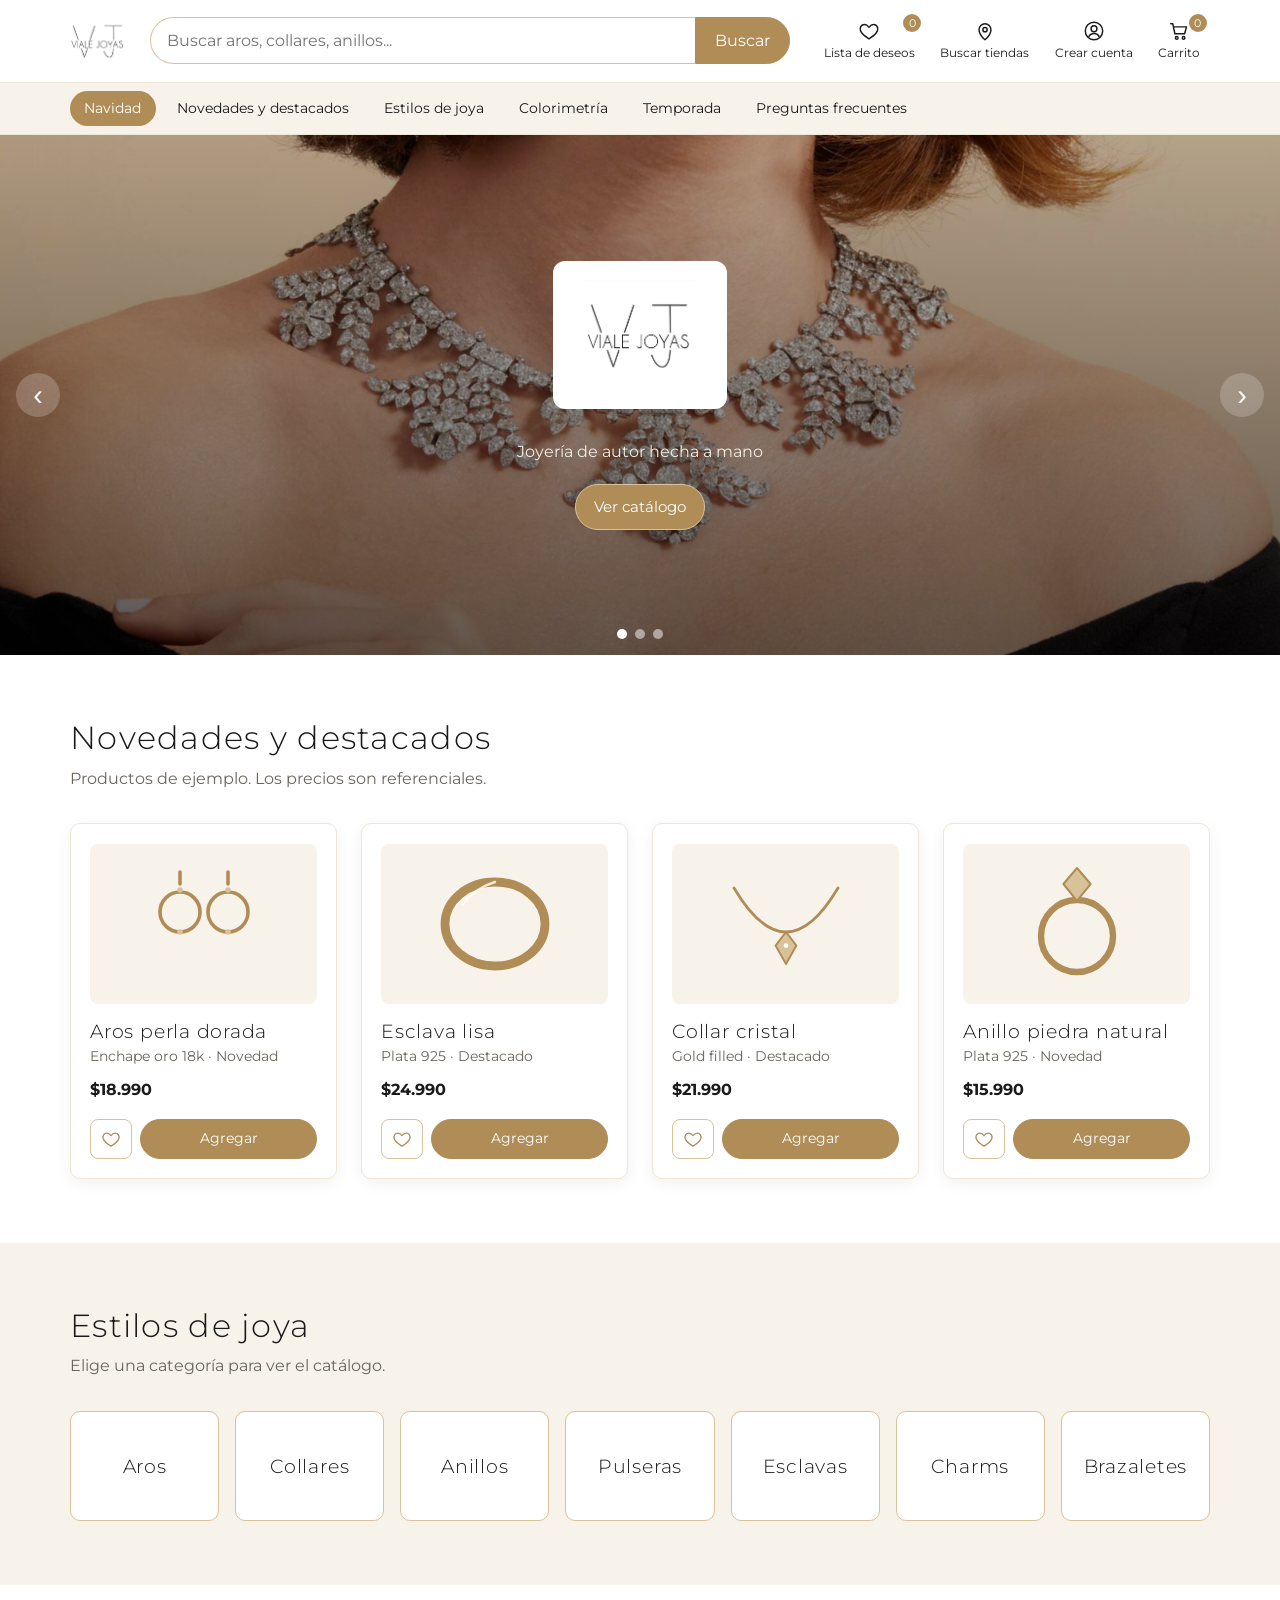
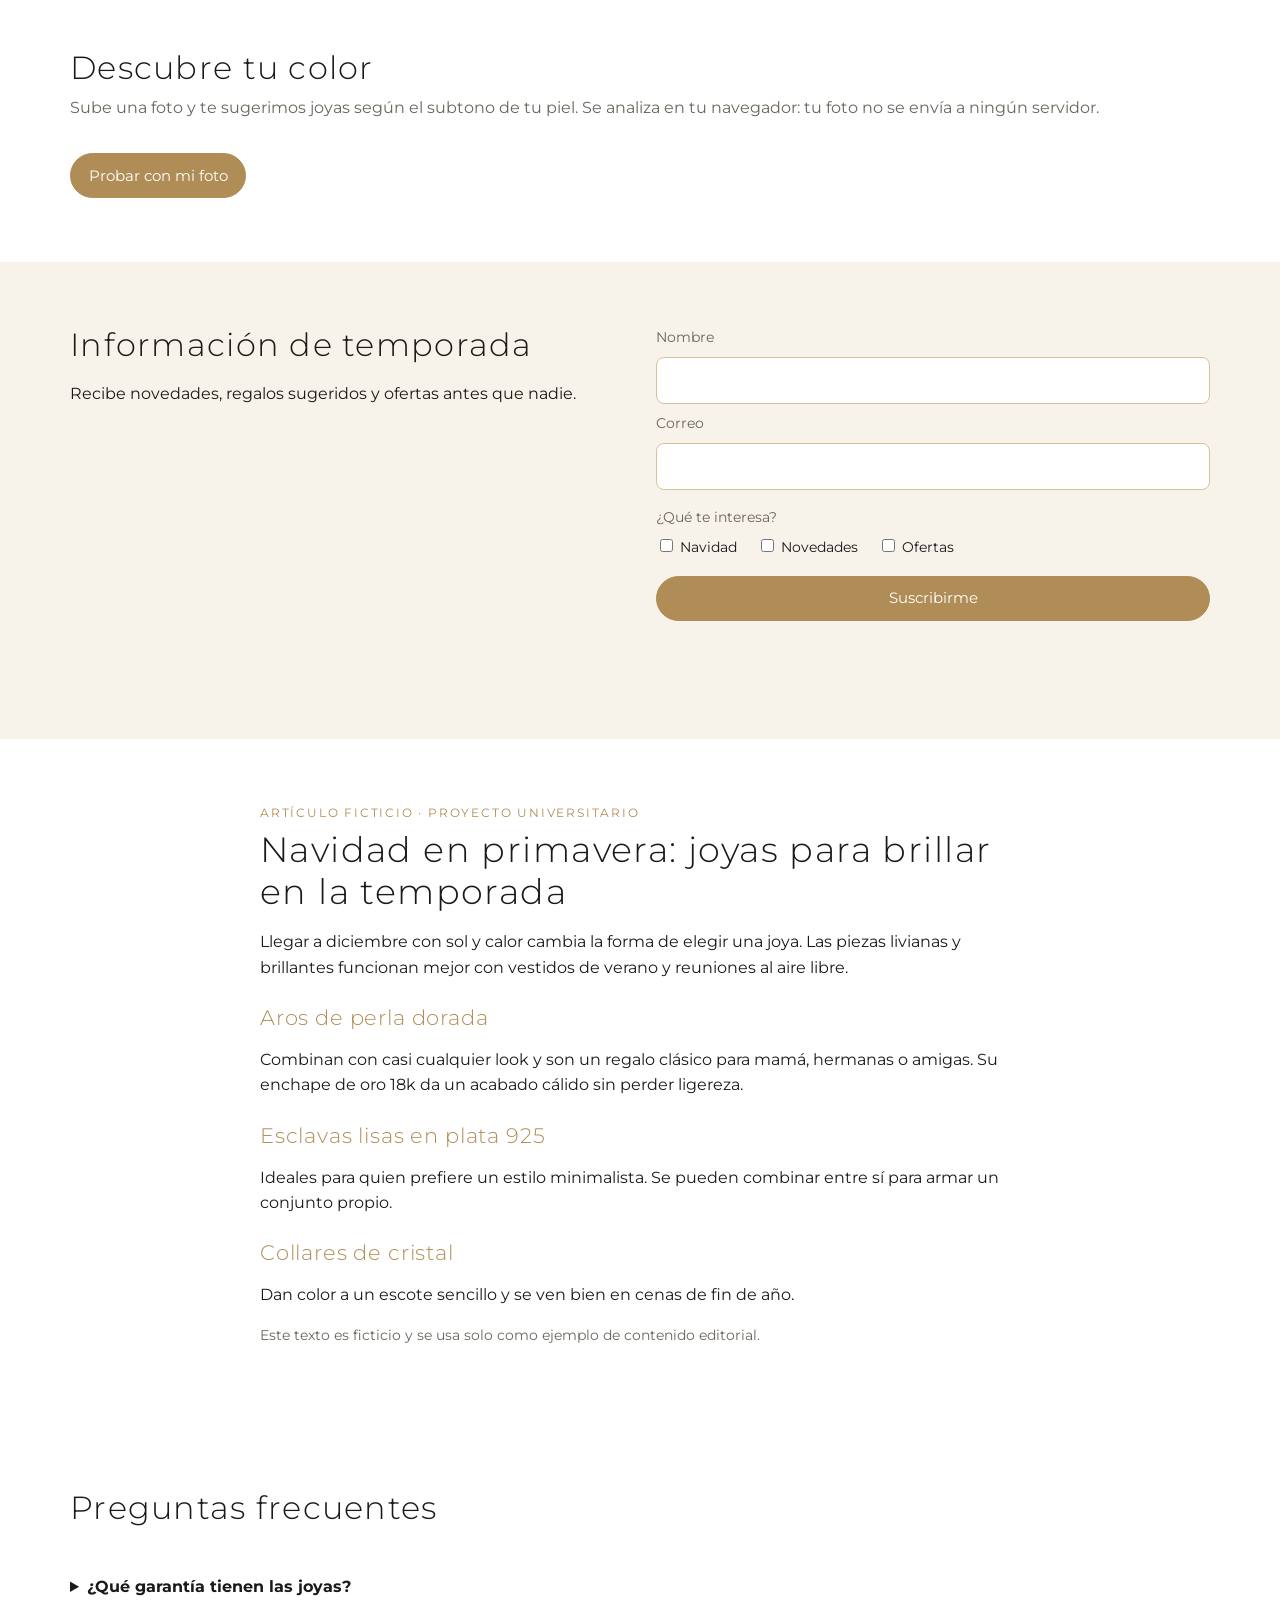
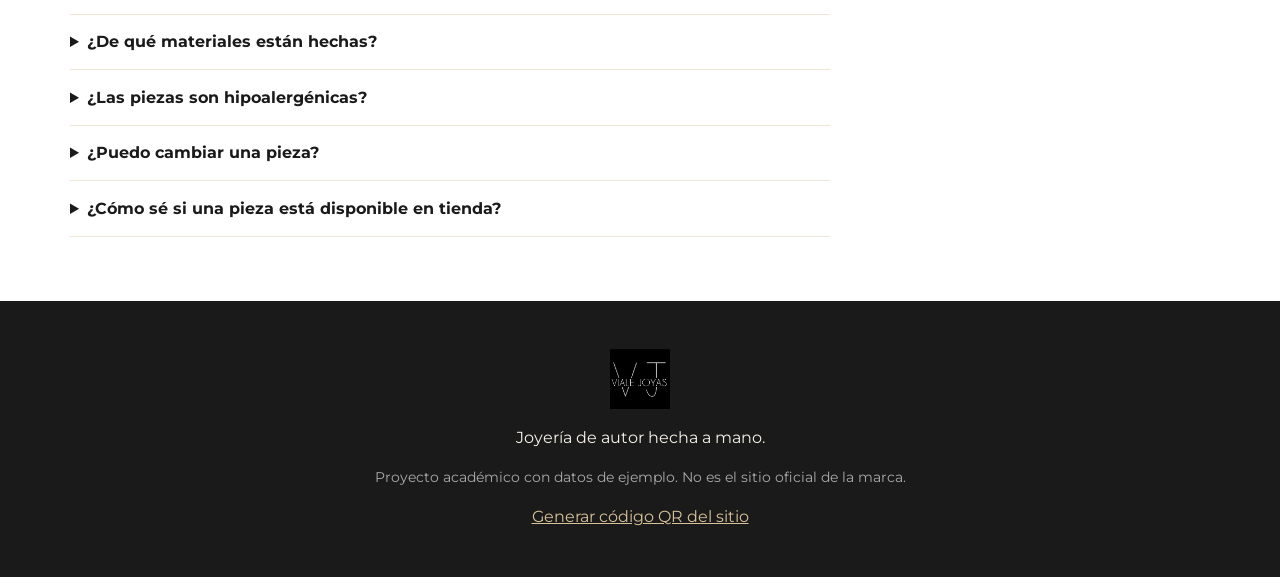
==== index.html @ 6a7da6f8 "Add files via upload" ====
<!DOCTYPE html>
<html lang="es">
<head>
  <meta charset="UTF-8">
  <meta name="viewport" content="width=device-width, initial-scale=1.0">
  <title>Viale Joyas · Joyería de autor</title>
  <meta name="description" content="Joyería de autor hecha a mano. Aros, collares, anillos, pulseras y esclavas en enchape de oro 18k y plata 925.">
  <link rel="preconnect" href="https://fonts.googleapis.com">
  <link rel="preconnect" href="https://fonts.gstatic.com" crossorigin>
  <link href="https://fonts.googleapis.com/css2?family=Montserrat:wght@300;400;500&display=swap" rel="stylesheet">
  <link rel="stylesheet" href="css/styles.css">
  <link rel="stylesheet" href="css/slider.css">
</head>
<body>

  <!-- ===== BARRA PRINCIPAL ===== -->
  <header class="topbar">
    <div class="container topbar__inner">
      <a href="index.html" class="brand" aria-label="Viale Joyas, inicio">
        <img src="assets/logo.png" alt="Logo Viale Joyas">
      </a>

      <form class="search" role="search" onsubmit="return false;">
        <label for="buscador" class="sr-only">Buscar</label>
        <input id="buscador" type="search" placeholder="Buscar aros, collares, anillos...">
        <button type="submit" aria-label="Buscar">Buscar</button>
      </form>

      <nav class="actions" aria-label="Acciones de cuenta">
        <button class="action" id="btn-wishlist" type="button">
          <span class="action__icon" aria-hidden="true"><svg viewBox="0 0 24 24" width="22" height="22" fill="none" stroke="currentColor" stroke-width="1.6" stroke-linejoin="round" aria-hidden="true"><path d="M12 20.5s-7.5-4.4-9.3-8.9C1.6 8.4 3.5 5 7 5c2.2 0 3.6 1.2 5 3 1.4-1.8 2.8-3 5-3 3.5 0 5.4 3.4 4.3 6.6-1.8 4.5-9.3 8.9-9.3 8.9z"/></svg></span>
          <span class="action__label">Lista de deseos</span>
          <span class="badge" id="wish-count">0</span>
        </button>
        <button class="action" id="btn-stores" type="button">
          <span class="action__icon" aria-hidden="true"><svg viewBox="0 0 24 24" width="22" height="22" fill="none" stroke="currentColor" stroke-width="1.6" stroke-linejoin="round" aria-hidden="true"><path d="M12 21.5s-6.5-5.6-6.5-11a6.5 6.5 0 0 1 13 0c0 5.4-6.5 11-6.5 11z"/><circle cx="12" cy="10.5" r="2.3"/></svg></span>
          <span class="action__label">Buscar tiendas</span>
        </button>
        <button class="action" id="btn-account" type="button">
          <span class="action__icon" aria-hidden="true"><svg viewBox="0 0 24 24" width="22" height="22" fill="none" stroke="currentColor" stroke-width="1.6" aria-hidden="true"><circle cx="12" cy="12" r="9.5"/><circle cx="12" cy="9.5" r="3.2"/><path d="M6.2 18.4c1.2-2.4 3.3-3.6 5.8-3.6s4.6 1.2 5.8 3.6"/></svg></span>
          <span class="action__label">Crear cuenta</span>
        </button>
        <button class="action" id="btn-cart" type="button">
          <span class="action__icon" aria-hidden="true"><svg viewBox="0 0 24 24" width="22" height="22" fill="none" stroke="currentColor" stroke-width="1.6" stroke-linecap="round" stroke-linejoin="round" aria-hidden="true"><path d="M3 4h2.2l2.3 11h10.6l2.1-7.5H6.4"/><circle cx="9.5" cy="19.5" r="1.4"/><circle cx="17" cy="19.5" r="1.4"/></svg></span>
          <span class="action__label">Carrito</span>
          <span class="badge" id="cart-count">0</span>
        </button>
      </nav>
    </div>
  </header>

  <!-- ===== BARRA SECUNDARIA ===== -->
  <nav class="subbar" aria-label="Categorías">
    <div class="container subbar__inner">
      <a href="#festividad" class="subbar__link subbar__link--festive" id="link-festividad">Festividad</a>
      <a href="#novedades" class="subbar__link">Novedades y destacados</a>
      <a href="#estilos" class="subbar__link">Estilos de joya</a>
      <a href="#colorimetria" class="subbar__link">Colorimetría</a>
      <a href="#temporada" class="subbar__link">Temporada</a>
      <a href="#faq" class="subbar__link">Preguntas frecuentes</a>
    </div>
  </nav>

  <main>
    <!-- ===== CARRUSEL PRINCIPAL ===== -->
    <section class="hero-slider" id="festividad" aria-roledescription="carrusel" aria-label="Destacados" tabindex="0">
      <div class="slides">

        <!-- Diapositiva 1: logo -->
        <div class="slide is-active" aria-hidden="false">
          <img class="slide__bg" src="assets/principal.jpg" alt=""
               onerror="this.onerror=null;this.src='assets/tienda.png';">
          <div class="slide__content">
            <div class="slide__logo">
              <img src="assets/logo.png" alt="Viale Joyas">
            </div>
            <p>Joyería de autor hecha a mano</p>
            <a href="catalogo.html" class="btn btn--primary">Ver catálogo</a>
          </div>
        </div>

        <!-- Diapositiva 2: festividad más cercana -->
        <div class="slide" aria-hidden="true">
          <img class="slide__bg" src="assets/festividad.jpg" alt=""
               onerror="this.onerror=null;this.src='assets/tienda.png';">
          <div class="slide__content">
            <p class="eyebrow">Festividad más cercana</p>
            <h1 id="festividad-nombre">Navidad</h1>
            <p id="festividad-texto">Piezas pensadas para regalar y brillar en la temporada navideña.</p>
            <p class="countdown" id="festividad-countdown"></p>
            <a href="#novedades" class="btn btn--primary">Ver regalos</a>
          </div>
        </div>

        <!-- Diapositiva 3: colorimetría -->
        <div class="slide" aria-hidden="true">
          <img class="slide__bg" src="assets/colorimetria.jpg" alt=""
               onerror="this.onerror=null;this.src='assets/tienda.png';">
          <div class="slide__content">
            <p class="eyebrow">Nuevo</p>
            <h1>Descubre tu color</h1>
            <p>Sube una foto y te mostramos las joyas que mejor combinan con tu piel.</p>
            <a href="colorimetria.html" class="btn btn--primary">Probar con mi foto</a>
          </div>
        </div>
      </div>

      <button class="slider__btn slider__prev" type="button" aria-label="Diapositiva anterior">&#8249;</button>
      <button class="slider__btn slider__next" type="button" aria-label="Diapositiva siguiente">&#8250;</button>

      <div class="dots" role="group" aria-label="Elegir diapositiva">
        <button class="dot is-active" type="button" aria-label="Diapositiva 1" aria-current="true"></button>
        <button class="dot" type="button" aria-label="Diapositiva 2"></button>
        <button class="dot" type="button" aria-label="Diapositiva 3"></button>
      </div>
    </section>

    <!-- ===== NOVEDADES Y DESTACADOS ===== -->
    <section class="section" id="novedades">
      <div class="container">
        <header class="section__header">
          <h2>Novedades y destacados</h2>
          <p>Productos de ejemplo. Los precios son referenciales.</p>
        </header>
        <div class="grid" id="grid-novedades">
          <article class="card" data-id="aro-perla" data-nombre="Aros perla dorada" data-precio="18990">
            <img class="card__photo" src="assets/categorias/aros.svg" alt="">
            <h3>Aros perla dorada</h3>
            <p class="card__meta">Enchape oro 18k · Novedad</p>
            <p class="card__price">$18.990</p>
            <div class="card__actions">
              <button class="heart-btn btn-fav" type="button" aria-label="Agregar a favoritos"><svg viewBox="0 0 24 24" width="20" height="20" fill="none" stroke="currentColor" stroke-width="1.6" stroke-linejoin="round" aria-hidden="true"><path d="M12 20.5s-7.5-4.4-9.3-8.9C1.6 8.4 3.5 5 7 5c2.2 0 3.6 1.2 5 3 1.4-1.8 2.8-3 5-3 3.5 0 5.4 3.4 4.3 6.6-1.8 4.5-9.3 8.9-9.3 8.9z"/></svg></button>
              <button class="btn btn--primary btn-add" type="button">Agregar</button>
            </div>
          </article>

          <article class="card" data-id="esclava-lisa" data-nombre="Esclava lisa" data-precio="24990">
            <img class="card__photo" src="assets/categorias/esclavas.svg" alt="">
            <h3>Esclava lisa</h3>
            <p class="card__meta">Plata 925 · Destacado</p>
            <p class="card__price">$24.990</p>
            <div class="card__actions">
              <button class="heart-btn btn-fav" type="button" aria-label="Agregar a favoritos"><svg viewBox="0 0 24 24" width="20" height="20" fill="none" stroke="currentColor" stroke-width="1.6" stroke-linejoin="round" aria-hidden="true"><path d="M12 20.5s-7.5-4.4-9.3-8.9C1.6 8.4 3.5 5 7 5c2.2 0 3.6 1.2 5 3 1.4-1.8 2.8-3 5-3 3.5 0 5.4 3.4 4.3 6.6-1.8 4.5-9.3 8.9-9.3 8.9z"/></svg></button>
              <button class="btn btn--primary btn-add" type="button">Agregar</button>
            </div>
          </article>

          <article class="card" data-id="collar-cristal" data-nombre="Collar cristal" data-precio="21990">
            <img class="card__photo" src="assets/categorias/collares.svg" alt="">
            <h3>Collar cristal</h3>
            <p class="card__meta">Gold filled · Destacado</p>
            <p class="card__price">$21.990</p>
            <div class="card__actions">
              <button class="heart-btn btn-fav" type="button" aria-label="Agregar a favoritos"><svg viewBox="0 0 24 24" width="20" height="20" fill="none" stroke="currentColor" stroke-width="1.6" stroke-linejoin="round" aria-hidden="true"><path d="M12 20.5s-7.5-4.4-9.3-8.9C1.6 8.4 3.5 5 7 5c2.2 0 3.6 1.2 5 3 1.4-1.8 2.8-3 5-3 3.5 0 5.4 3.4 4.3 6.6-1.8 4.5-9.3 8.9-9.3 8.9z"/></svg></button>
              <button class="btn btn--primary btn-add" type="button">Agregar</button>
            </div>
          </article>

          <article class="card" data-id="anillo-piedra" data-nombre="Anillo piedra natural" data-precio="15990">
            <img class="card__photo" src="assets/categorias/anillos.svg" alt="">
            <h3>Anillo piedra natural</h3>
            <p class="card__meta">Plata 925 · Novedad</p>
            <p class="card__price">$15.990</p>
            <div class="card__actions">
              <button class="heart-btn btn-fav" type="button" aria-label="Agregar a favoritos"><svg viewBox="0 0 24 24" width="20" height="20" fill="none" stroke="currentColor" stroke-width="1.6" stroke-linejoin="round" aria-hidden="true"><path d="M12 20.5s-7.5-4.4-9.3-8.9C1.6 8.4 3.5 5 7 5c2.2 0 3.6 1.2 5 3 1.4-1.8 2.8-3 5-3 3.5 0 5.4 3.4 4.3 6.6-1.8 4.5-9.3 8.9-9.3 8.9z"/></svg></button>
              <button class="btn btn--primary btn-add" type="button">Agregar</button>
            </div>
          </article>
        </div>
      </div>
    </section>

    <!-- ===== ESTILOS DE JOYA ===== -->
    <section class="section section--alt" id="estilos">
      <div class="container">
        <header class="section__header">
          <h2>Estilos de joya</h2>
          <p>Elige una categoría para ver el catálogo.</p>
        </header>
        <div class="styles-grid">
          <a class="style-tile" href="catalogo.html?categoria=aros">Aros</a>
          <a class="style-tile" href="catalogo.html?categoria=collares">Collares</a>
          <a class="style-tile" href="catalogo.html?categoria=anillos">Anillos</a>
          <a class="style-tile" href="catalogo.html?categoria=pulseras">Pulseras</a>
          <a class="style-tile" href="catalogo.html?categoria=esclavas">Esclavas</a>
          <a class="style-tile" href="catalogo.html?categoria=charms">Charms</a>
          <a class="style-tile" href="catalogo.html?categoria=brazaletes">Brazaletes</a>
        </div>
      </div>
    </section>

    <!-- ===== COLORIMETRÍA (placeholder, se construye en la siguiente parte) ===== -->
    <section class="section" id="colorimetria">
      <div class="container">
        <header class="section__header">
          <h2>Descubre tu color</h2>
          <p>Sube una foto y te sugerimos joyas según el subtono de tu piel. Se analiza en tu navegador: tu foto no se envía a ningún servidor.</p>
        </header>
        <a href="colorimetria.html" class="btn btn--primary">Probar con mi foto</a>
      </div>
    </section>

    <!-- ===== TEMPORADA / NEWSLETTER ===== -->
    <section class="section section--alt" id="temporada">
      <div class="container newsletter">
        <div>
          <h2>Información de temporada</h2>
          <p>Recibe novedades, regalos sugeridos y ofertas antes que nadie.</p>
        </div>
        <form class="newsletter__form" id="form-newsletter">
          <label for="nl-nombre">Nombre</label>
          <input id="nl-nombre" name="nombre" type="text" required>

          <label for="nl-email">Correo</label>
          <input id="nl-email" name="email" type="email" required>

          <fieldset class="prefs">
            <legend>¿Qué te interesa?</legend>
            <label><input type="checkbox" name="interes" value="navidad"> Navidad</label>
            <label><input type="checkbox" name="interes" value="novedades"> Novedades</label>
            <label><input type="checkbox" name="interes" value="ofertas"> Ofertas</label>
          </fieldset>

          <button class="btn btn--primary" type="submit">Suscribirme</button>
          <p class="form-msg" id="nl-msg" role="status"></p>
        </form>
      </div>
    </section>

    <!-- ===== ARTÍCULO FICTICIO ===== -->
    <section class="section" id="articulo">
      <div class="container article">
        <p class="eyebrow">Artículo ficticio · Proyecto universitario</p>
        <h2>Navidad en primavera: joyas para brillar en la temporada</h2>
        <p>Llegar a diciembre con sol y calor cambia la forma de elegir una joya. Las piezas livianas y brillantes funcionan mejor con vestidos de verano y reuniones al aire libre.</p>
        <h3>Aros de perla dorada</h3>
        <p>Combinan con casi cualquier look y son un regalo clásico para mamá, hermanas o amigas. Su enchape de oro 18k da un acabado cálido sin perder ligereza.</p>
        <h3>Esclavas lisas en plata 925</h3>
        <p>Ideales para quien prefiere un estilo minimalista. Se pueden combinar entre sí para armar un conjunto propio.</p>
        <h3>Collares de cristal</h3>
        <p>Dan color a un escote sencillo y se ven bien en cenas de fin de año.</p>
        <p class="muted">Este texto es ficticio y se usa solo como ejemplo de contenido editorial.</p>
      </div>
    </section>

    <!-- ===== PREGUNTAS FRECUENTES ===== -->
    <section class="section" id="faq">
      <div class="container">
        <header class="section__header">
          <h2>Preguntas frecuentes</h2>
        </header>
        <div class="faq">
          <details>
            <summary>¿Qué garantía tienen las joyas?</summary>
            <p>Todas las piezas cuentan con la garantía legal de 6 meses desde la compra.</p>
          </details>
          <details>
            <summary>¿De qué materiales están hechas?</summary>
            <p>Trabajamos enchape de oro 18k, plata 925, gold filled y piedras naturales. Cada ficha indica el material exacto.</p>
          </details>
          <details>
            <summary>¿Las piezas son hipoalergénicas?</summary>
            <p>Los baños en oro y las piezas en plata 925 son libres de níquel. Si tienes una sensibilidad específica, consulta antes de comprar.</p>
          </details>
          <details>
            <summary>¿Puedo cambiar una pieza?</summary>
            <p>Sí, dentro de los plazos informados en el momento de la compra y con el comprobante correspondiente.</p>
          </details>
          <details>
            <summary>¿Cómo sé si una pieza está disponible en tienda?</summary>
            <p>En cada producto aparece la disponibilidad por tienda. Puedes revisar también la sección "Buscar tiendas".</p>
          </details>
        </div>
      </div>
    </section>
  </main>

  <footer class="footer">
    <div class="container footer__inner">
      <img src="assets/logo.png" alt="Viale Joyas" class="footer__logo">
      <p>Joyería de autor hecha a mano.</p>
      <p class="muted">Proyecto académico con datos de ejemplo. No es el sitio oficial de la marca.</p>
      <a href="qr.html">Generar código QR del sitio</a>
    </div>
  </footer>

  <!-- ===== DIÁLOGO: BUSCAR TIENDAS ===== -->
  <dialog id="dlg-stores" class="dialog">
    <form method="dialog" class="dialog__close-wrap"><button class="dialog__close" aria-label="Cerrar">&times;</button></form>
    <h2>Nuestras tiendas</h2>
    <ul class="store-list">
      <li><strong>Vivo Los Trapenses</strong><span>Mall Vivo Los Trapenses</span></li>
      <li><strong>MUT</strong><span>Mercado Urbano Tobalaba</span></li>
      <li><strong>Espacio Urbano La Dehesa</strong><span>Espacio Urbano La Dehesa</span></li>
      <li><strong>Pueblo del Inglés</strong><span>Pueblo del Inglés, local</span></li>
    </ul>
    <p class="muted">Direcciones y horarios de ejemplo.</p>
  </dialog>

  <!-- ===== DIÁLOGO: CREAR CUENTA (simulado) ===== -->
  <dialog id="dlg-account" class="dialog">
    <form method="dialog" class="dialog__close-wrap"><button class="dialog__close" aria-label="Cerrar">&times;</button></form>
    <h2>Crear cuenta</h2>
    <form id="form-account" class="stack">
      <label for="acc-nombre">Nombre</label>
      <input id="acc-nombre" type="text" required>
      <label for="acc-email">Correo</label>
      <input id="acc-email" type="email" required>
      <label for="acc-pass">Contraseña</label>
      <input id="acc-pass" type="password" minlength="6" required>
      <button class="btn btn--primary" type="submit">Crear cuenta</button>
      <p class="muted">Simulado: los datos se guardan solo en este navegador.</p>
    </form>
  </dialog>

  <!-- ===== DIÁLOGO: LISTA DE DESEOS Y CARRITO ===== -->
  <dialog id="dlg-list" class="dialog">
    <form method="dialog" class="dialog__close-wrap"><button class="dialog__close" aria-label="Cerrar">&times;</button></form>
    <h2 id="dlg-list-title">Lista</h2>
    <ul class="item-list" id="dlg-list-items"></ul>
    <p class="item-total" id="dlg-list-total"></p>
    <p class="muted">Guardado en este navegador (localStorage).</p>
  </dialog>

  <script src="js/main.js"></script>
  <script src="js/slider.js"></script>
</body>
</html>
---- css/styles.css ----
/* ===== Variables ===== */
:root {
  --gold: #b08d57;
  --gold-light: #d9c29a;
  --cream: #f7f2ea;
  --cream-dark: #efe6d6;
  --ink: #1a1a1a;
  --muted: #6b655c;
  --white: #ffffff;
  --radius: 10px;
  --shadow: 0 4px 16px rgba(0, 0, 0, 0.06);
}

/* ===== Base ===== */
* { box-sizing: border-box; }
html { scroll-behavior: smooth; scroll-padding-top: 140px; }
body {
  margin: 0;
  font-family: "Montserrat", "Helvetica Neue", Arial, sans-serif;
  color: var(--ink);
  background: var(--white);
  line-height: 1.6;
}
img { max-width: 100%; display: block; }
h1, h2, h3 { font-family: "Montserrat", sans-serif; font-weight: 300; letter-spacing: 0.04em; line-height: 1.2; }
h2 { font-size: 2rem; margin: 0 0 0.5rem; }
a { color: inherit; }
.container { width: min(1140px, 92%); margin: 0 auto; }
.muted { color: var(--muted); font-size: 0.9rem; }
.sr-only {
  position: absolute; width: 1px; height: 1px; overflow: hidden;
  clip: rect(0 0 0 0); white-space: nowrap;
}

/* ===== Botones ===== */
.btn {
  display: inline-block; cursor: pointer;
  padding: 0.6rem 1.1rem; border-radius: 999px;
  border: 1px solid var(--gold); font: inherit; font-size: 0.95rem;
  text-decoration: none; transition: background 0.2s, color 0.2s;
}
.btn--primary { background: var(--gold); color: var(--white); }
.btn--primary:hover { background: #8f7143; }
.btn--ghost { background: transparent; color: var(--gold); }
.btn--ghost:hover { background: var(--cream); }
.btn:disabled { opacity: 0.5; cursor: not-allowed; }

/* ===== Barra principal ===== */
.topbar {
  position: sticky; top: 0; z-index: 20;
  background: var(--white);
  border-bottom: 1px solid var(--cream-dark);
}
.topbar__inner {
  display: flex; align-items: center; gap: 1.5rem;
  padding: 0.8rem 0; flex-wrap: wrap;
}
.brand img { height: 56px; width: auto; }
.search { flex: 1; min-width: 220px; display: flex; }
.search input {
  flex: 1; padding: 0.6rem 1rem;
  border: 1px solid var(--gold-light); border-right: none;
  border-radius: 999px 0 0 999px; font: inherit;
}
.search button {
  padding: 0 1.2rem; border: 1px solid var(--gold); background: var(--gold);
  color: var(--white); border-radius: 0 999px 999px 0; cursor: pointer; font: inherit;
}
.actions { display: flex; gap: 0.4rem; flex-wrap: wrap; }
.action {
  position: relative; display: flex; flex-direction: column; align-items: center;
  background: none; border: none; cursor: pointer; font: inherit;
  font-size: 0.75rem; color: var(--ink); padding: 0.3rem 0.6rem; border-radius: 8px;
}
.action:hover { background: var(--cream); }
.action__icon { font-size: 1.2rem; line-height: 1; }
.badge {
  position: absolute; top: 0; right: 0.2rem;
  min-width: 18px; height: 18px; padding: 0 4px;
  border-radius: 999px; background: var(--gold); color: var(--white);
  font-size: 0.7rem; line-height: 18px; text-align: center;
}

/* ===== Barra secundaria ===== */
.subbar {
  position: sticky; top: 0; z-index: 19;
  background: var(--cream);
  border-bottom: 1px solid var(--cream-dark);
}
.subbar__inner {
  display: flex; gap: 0.4rem; overflow-x: auto; padding: 0.5rem 0;
  scrollbar-width: none;
}
.subbar__link {
  white-space: nowrap; text-decoration: none; font-size: 0.9rem;
  padding: 0.4rem 0.9rem; border-radius: 999px; color: var(--ink);
}
.subbar__link:hover { background: var(--white); }
.subbar__link--festive { background: var(--gold); color: var(--white); }
.subbar__link--festive:hover { background: #8f7143; }

/* ===== Hero / festividad ===== */
.hero {
  background: linear-gradient(135deg, var(--cream) 0%, var(--cream-dark) 100%);
  padding: 4rem 0; text-align: center;
}
.hero__inner { max-width: 680px; }
.hero h1 { font-size: 3rem; margin: 0.2rem 0 0.8rem; }
.hero__text { color: var(--muted); font-size: 1.1rem; }
.eyebrow {
  text-transform: uppercase; letter-spacing: 0.15em;
  font-size: 0.75rem; color: var(--gold); margin: 0;
}
.countdown { font-weight: bold; color: var(--gold); margin: 0.5rem 0 1.5rem; }

/* ===== Secciones ===== */
.section { padding: 4rem 0; }
.section--alt { background: var(--cream); }
.section__header { margin-bottom: 2rem; }
.section__header p { color: var(--muted); margin: 0; }

.grid {
  display: grid; gap: 1.5rem;
  grid-template-columns: repeat(auto-fill, minmax(230px, 1fr));
}
.card {
  background: var(--white); border: 1px solid var(--cream-dark);
  border-radius: var(--radius); padding: 1.2rem; box-shadow: var(--shadow);
  display: flex; flex-direction: column;
}
.card__img {
  height: 160px; border-radius: 8px; background: var(--cream);
  display: flex; align-items: center; justify-content: center;
  font-size: 3.5rem; color: var(--gold);
}
.card h3 { font-size: 1.2rem; margin: 1rem 0 0.2rem; }
.card__meta { color: var(--muted); font-size: 0.85rem; margin: 0; }
.card__price { font-weight: bold; margin: 0.6rem 0 1rem; }
.card__actions { margin-top: auto; display: flex; gap: 0.5rem; }
.card__actions .btn { flex: 1; text-align: center; padding: 0.5rem; font-size: 0.85rem; }

.styles-grid {
  display: grid; gap: 1rem;
  grid-template-columns: repeat(auto-fill, minmax(140px, 1fr));
}
.style-tile {
  display: flex; align-items: center; justify-content: center;
  height: 110px; background: var(--white); border: 1px solid var(--gold-light);
  border-radius: var(--radius); text-decoration: none;
  font-family: "Montserrat", sans-serif; font-weight: 300; letter-spacing: 0.04em; font-size: 1.2rem; transition: transform 0.2s, background 0.2s;
}
.style-tile:hover { transform: translateY(-3px); background: var(--cream); }

/* ===== Newsletter ===== */
.newsletter {
  display: grid; gap: 2rem;
  grid-template-columns: 1fr 1fr; align-items: start;
}
.newsletter__form { display: flex; flex-direction: column; gap: 0.5rem; }
.newsletter__form label, .stack label { font-size: 0.9rem; color: var(--muted); }
.newsletter__form input[type="text"],
.newsletter__form input[type="email"],
.stack input {
  padding: 0.6rem 0.8rem; border: 1px solid var(--gold-light);
  border-radius: 8px; font: inherit;
}
.prefs { border: none; padding: 0; margin: 0.5rem 0; }
.prefs legend { font-size: 0.9rem; color: var(--muted); padding: 0; margin-bottom: 0.3rem; }
.prefs label { margin-right: 1rem; color: var(--ink); }
.form-msg { color: var(--gold); font-size: 0.9rem; min-height: 1.2em; }

/* ===== Artículo ===== */
.article { max-width: 760px; }
.article h2 { font-size: 2.2rem; margin: 0.4rem 0 1rem; }
.article h3 { font-size: 1.3rem; margin: 1.6rem 0 0.4rem; color: var(--gold); }

/* ===== FAQ ===== */
.faq { max-width: 760px; }
.faq details {
  border-bottom: 1px solid var(--cream-dark); padding: 0.9rem 0;
}
.faq summary { cursor: pointer; font-weight: bold; }
.faq p { color: var(--muted); margin: 0.5rem 0 0; }

/* ===== Footer ===== */
.footer { background: var(--ink); color: var(--cream); padding: 3rem 0; text-align: center; }
.footer a { color: var(--gold-light); }
.footer .muted { color: #aaa; }
.footer__logo { height: 60px; margin: 0 auto 1rem; filter: invert(1); }

/* ===== Diálogos ===== */
.dialog {
  border: none; border-radius: var(--radius); padding: 2rem;
  width: min(460px, 92%); box-shadow: 0 20px 60px rgba(0, 0, 0, 0.2);
}
.dialog::backdrop { background: rgba(0, 0, 0, 0.4); }
.dialog__close-wrap { position: absolute; right: 1rem; top: 0.6rem; }
.dialog__close { background: none; border: none; font-size: 1.6rem; cursor: pointer; }
.store-list { list-style: none; padding: 0; }
.store-list li { padding: 0.8rem 0; border-bottom: 1px solid var(--cream-dark); display: flex; flex-direction: column; }
.store-list span { color: var(--muted); font-size: 0.9rem; }
.item-list { list-style: none; padding: 0; }
.item-list li { display: flex; justify-content: space-between; padding: 0.5rem 0; border-bottom: 1px solid var(--cream-dark); }
.item-total { font-weight: bold; text-align: right; }
.stack { display: flex; flex-direction: column; gap: 0.5rem; }

/* ===== Página QR ===== */
.qr-page { padding: 3rem 0; max-width: 560px; }
.qr-output { margin-top: 2rem; text-align: center; }
.qr-output #qr-canvas { display: inline-block; padding: 1rem; background: var(--white); border: 1px solid var(--cream-dark); border-radius: var(--radius); }
.qr-caption { word-break: break-all; font-size: 0.85rem; color: var(--muted); }

/* ===== Iconos y favoritos ===== */
.action__icon { display: flex; justify-content: center; align-items: center; height: 24px; }
.action__icon svg { display: block; }
.heart-btn {
  display: inline-flex; align-items: center; justify-content: center;
  flex: 0 0 42px; height: 40px; cursor: pointer;
  background: var(--white); color: var(--gold);
  border: 1px solid var(--gold-light); border-radius: 8px;
  transition: background 0.2s;
}
.heart-btn:hover { background: var(--cream); }
.heart-btn svg { display: block; }
.card__photo {
  width: 100%; height: 160px; object-fit: contain;
  background: var(--cream); border-radius: 8px;
}

/* ===== Responsive ===== */
@media (max-width: 800px) {
  .newsletter { grid-template-columns: 1fr; }
  .hero h1 { font-size: 2.2rem; }
  .action__label { font-size: 0.65rem; }
}
---- css/slider.css ----
/* Carrusel principal (hero) */

.hero-slider {
  position: relative; height: 520px; overflow: hidden;
  background: #2a2620; color: var(--white);
  outline: none;
}
.hero-slider:focus-visible { box-shadow: inset 0 0 0 3px var(--gold-light); }

.slides { position: absolute; inset: 0; }

.slide {
  position: absolute; inset: 0; opacity: 0; visibility: hidden;
  display: flex; align-items: center; justify-content: center;
  background: linear-gradient(135deg, #8f7143 0%, #1a1a1a 100%);
  transition: opacity 0.8s ease, visibility 0.8s;
}
.slide.is-active { opacity: 1; visibility: visible; }

.slide__bg {
  position: absolute; inset: 0; width: 100%; height: 100%;
  object-fit: cover; z-index: 0;
}
.slide::before {
  content: ""; position: absolute; inset: 0; z-index: 1;
  background: linear-gradient(rgba(0, 0, 0, 0.25), rgba(0, 0, 0, 0.6));
}

.slide__content {
  position: relative; z-index: 2; text-align: center;
  max-width: 680px; padding: 2rem;
}
.slide h1 { font-size: 3rem; margin: 0.2rem 0 0.8rem; color: var(--white); }
.slide p { color: #f3ece0; margin: 0.4rem 0; }
.slide .eyebrow { color: var(--gold-light); }
.slide .countdown { color: var(--gold-light); }

.slide__logo {
  display: inline-block; background: var(--white);
  padding: 1.2rem 2rem; border-radius: 12px; margin-bottom: 1rem;
}
.slide__logo img { height: 110px; width: auto; margin: 0 auto; }

.slide .btn { margin-top: 0.8rem; }
.slide .btn--primary { background: var(--gold); border-color: var(--gold-light); }

/* Flechas */
.slider__btn {
  position: absolute; top: 50%; transform: translateY(-50%); z-index: 3;
  width: 44px; height: 44px; border-radius: 50%; border: none;
  background: rgba(255, 255, 255, 0.2); color: var(--white);
  font-size: 1.8rem; line-height: 1; cursor: pointer;
  transition: background 0.2s;
}
.slider__btn:hover { background: rgba(255, 255, 255, 0.4); }
.slider__btn:focus-visible { outline: 2px solid var(--gold-light); outline-offset: 2px; }
.slider__prev { left: 1rem; }
.slider__next { right: 1rem; }

/* Puntos */
.dots {
  position: absolute; bottom: 1rem; left: 50%; transform: translateX(-50%);
  display: flex; gap: 0.5rem; z-index: 3;
}
.dot {
  width: 10px; height: 10px; border-radius: 50%; padding: 0;
  border: none; background: rgba(255, 255, 255, 0.5); cursor: pointer;
}
.dot.is-active { background: var(--white); }

@media (max-width: 800px) {
  .hero-slider { height: 580px; }
  .slide h1 { font-size: 2.2rem; }
  .slide__logo img { height: 80px; }
  .slider__btn { width: 36px; height: 36px; font-size: 1.4rem; }
}
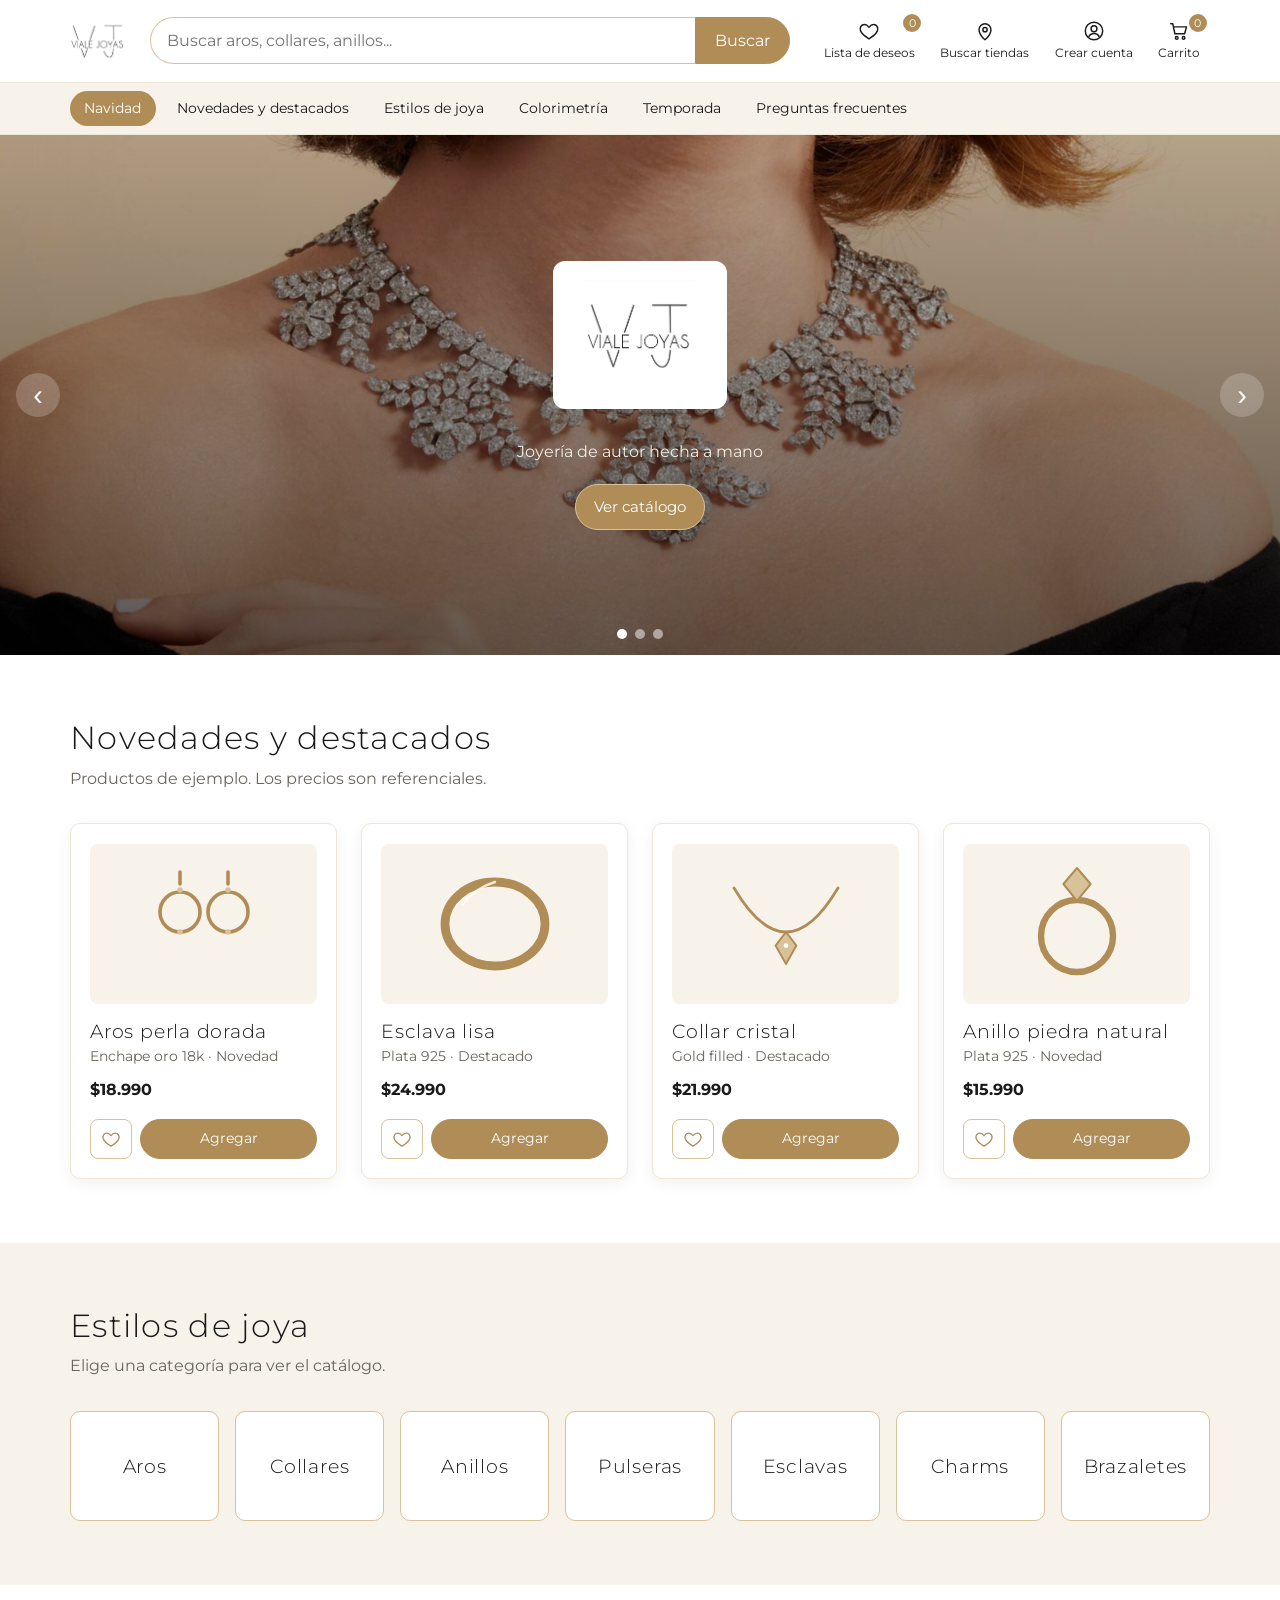
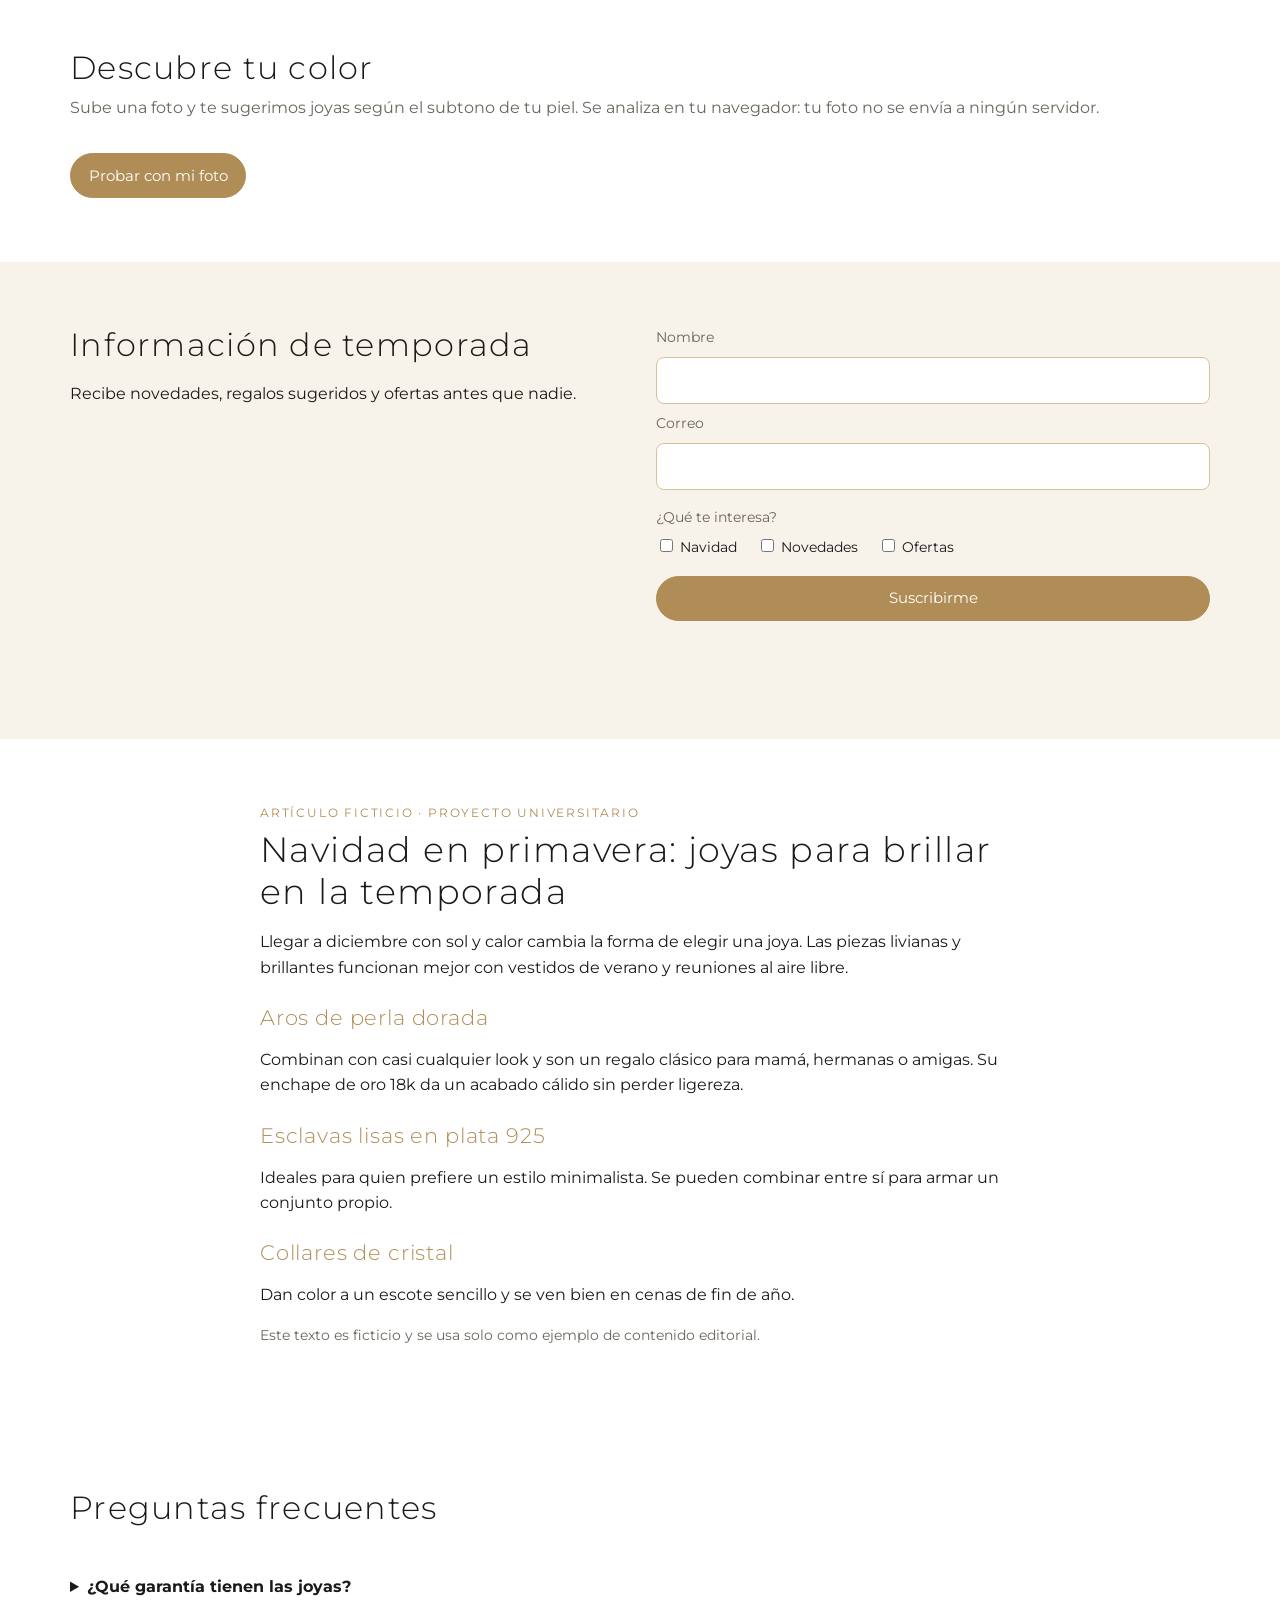
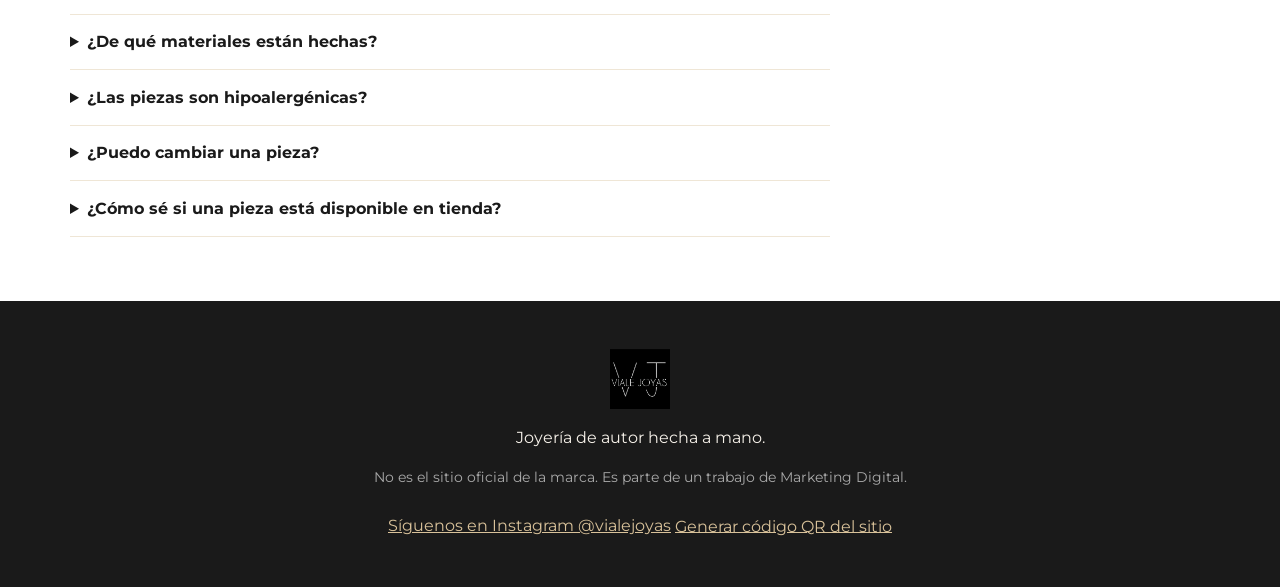
==== commit 2415131b: "Add files via upload" ====
--- a/index.html
+++ b/index.html
@@ -20,7 +20,7 @@
         <img src="assets/logo.png" alt="Logo Viale Joyas">
       </a>
 
-      <form class="search" role="search" onsubmit="return false;">
+      <form class="search" id="form-search" role="search">
         <label for="buscador" class="sr-only">Buscar</label>
         <input id="buscador" type="search" placeholder="Buscar aros, collares, anillos...">
         <button type="submit" aria-label="Buscar">Buscar</button>
@@ -279,7 +279,8 @@
     <div class="container footer__inner">
       <img src="assets/logo.png" alt="Viale Joyas" class="footer__logo">
       <p>Joyería de autor hecha a mano.</p>
-      <p class="muted">Proyecto académico con datos de ejemplo. No es el sitio oficial de la marca.</p>
+      <p class="muted">No es el sitio oficial de la marca. Es parte de un trabajo de Marketing Digital.</p>
+      <a class="ig-link" href="https://www.instagram.com/vialejoyas/?hl=es" target="_blank" rel="noopener">Síguenos en Instagram @vialejoyas</a>
       <a href="qr.html">Generar código QR del sitio</a>
     </div>
   </footer>
@@ -322,6 +323,8 @@
     <p class="muted">Guardado en este navegador (localStorage).</p>
   </dialog>
 
+  <script src="js/productos.js"></script>
+  <script src="js/shared.js"></script>
   <script src="js/main.js"></script>
   <script src="js/slider.js"></script>
 </body>
--- a/css/styles.css
+++ b/css/styles.css
@@ -227,6 +227,18 @@
   background: var(--cream); border-radius: 8px;
 }
 
+/* ===== Listas, acciones y redes ===== */
+.item-list li { align-items: center; gap: 0.6rem; }
+.item-list li span:first-child { flex: 1; }
+.item-actions { display: flex; gap: 0.3rem; align-items: center; }
+.mini-btn {
+  font: inherit; font-size: 0.8rem; cursor: pointer;
+  border: 1px solid var(--gold-light); background: var(--white);
+  color: var(--gold); border-radius: 6px; padding: 0.1rem 0.5rem;
+}
+.mini-btn:hover { background: var(--cream); }
+.footer .ig-link { display: inline-block; margin-top: 0.6rem; color: var(--gold-light); }
+
 /* ===== Responsive ===== */
 @media (max-width: 800px) {
   .newsletter { grid-template-columns: 1fr; }
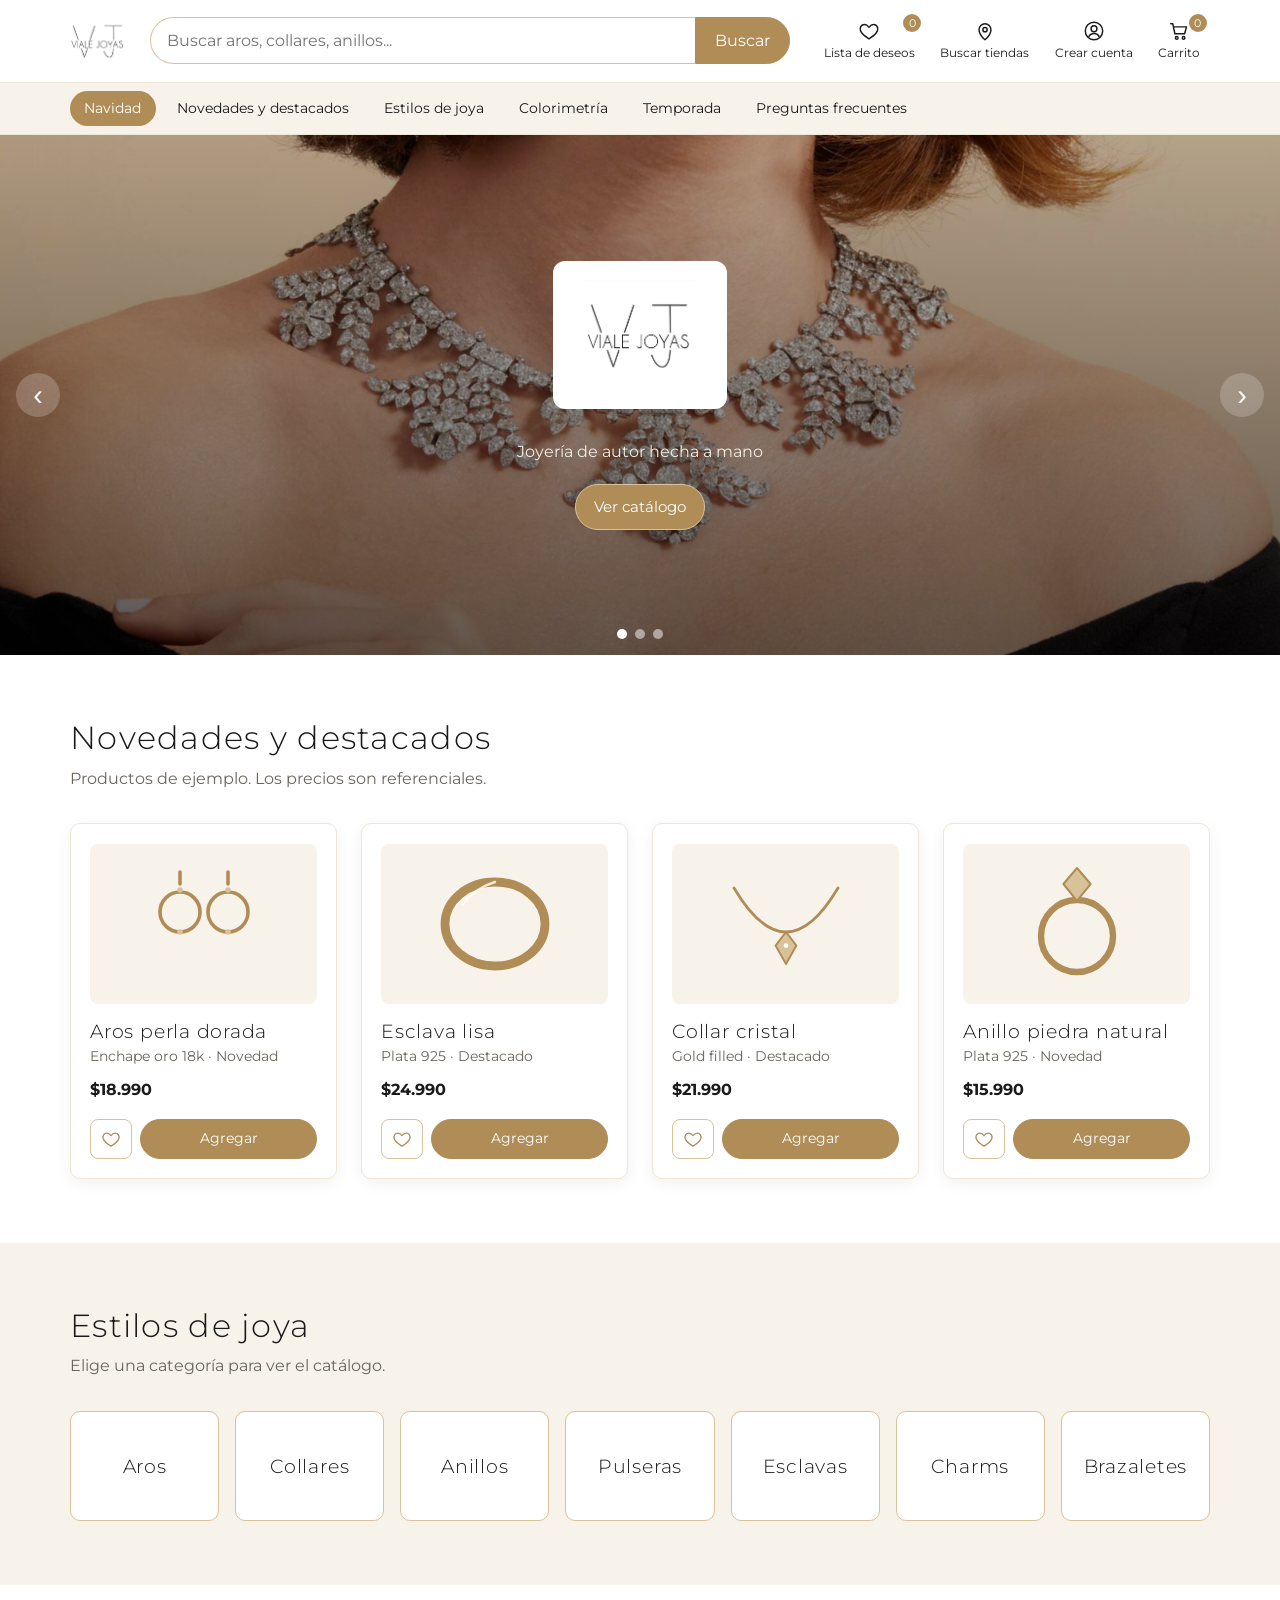
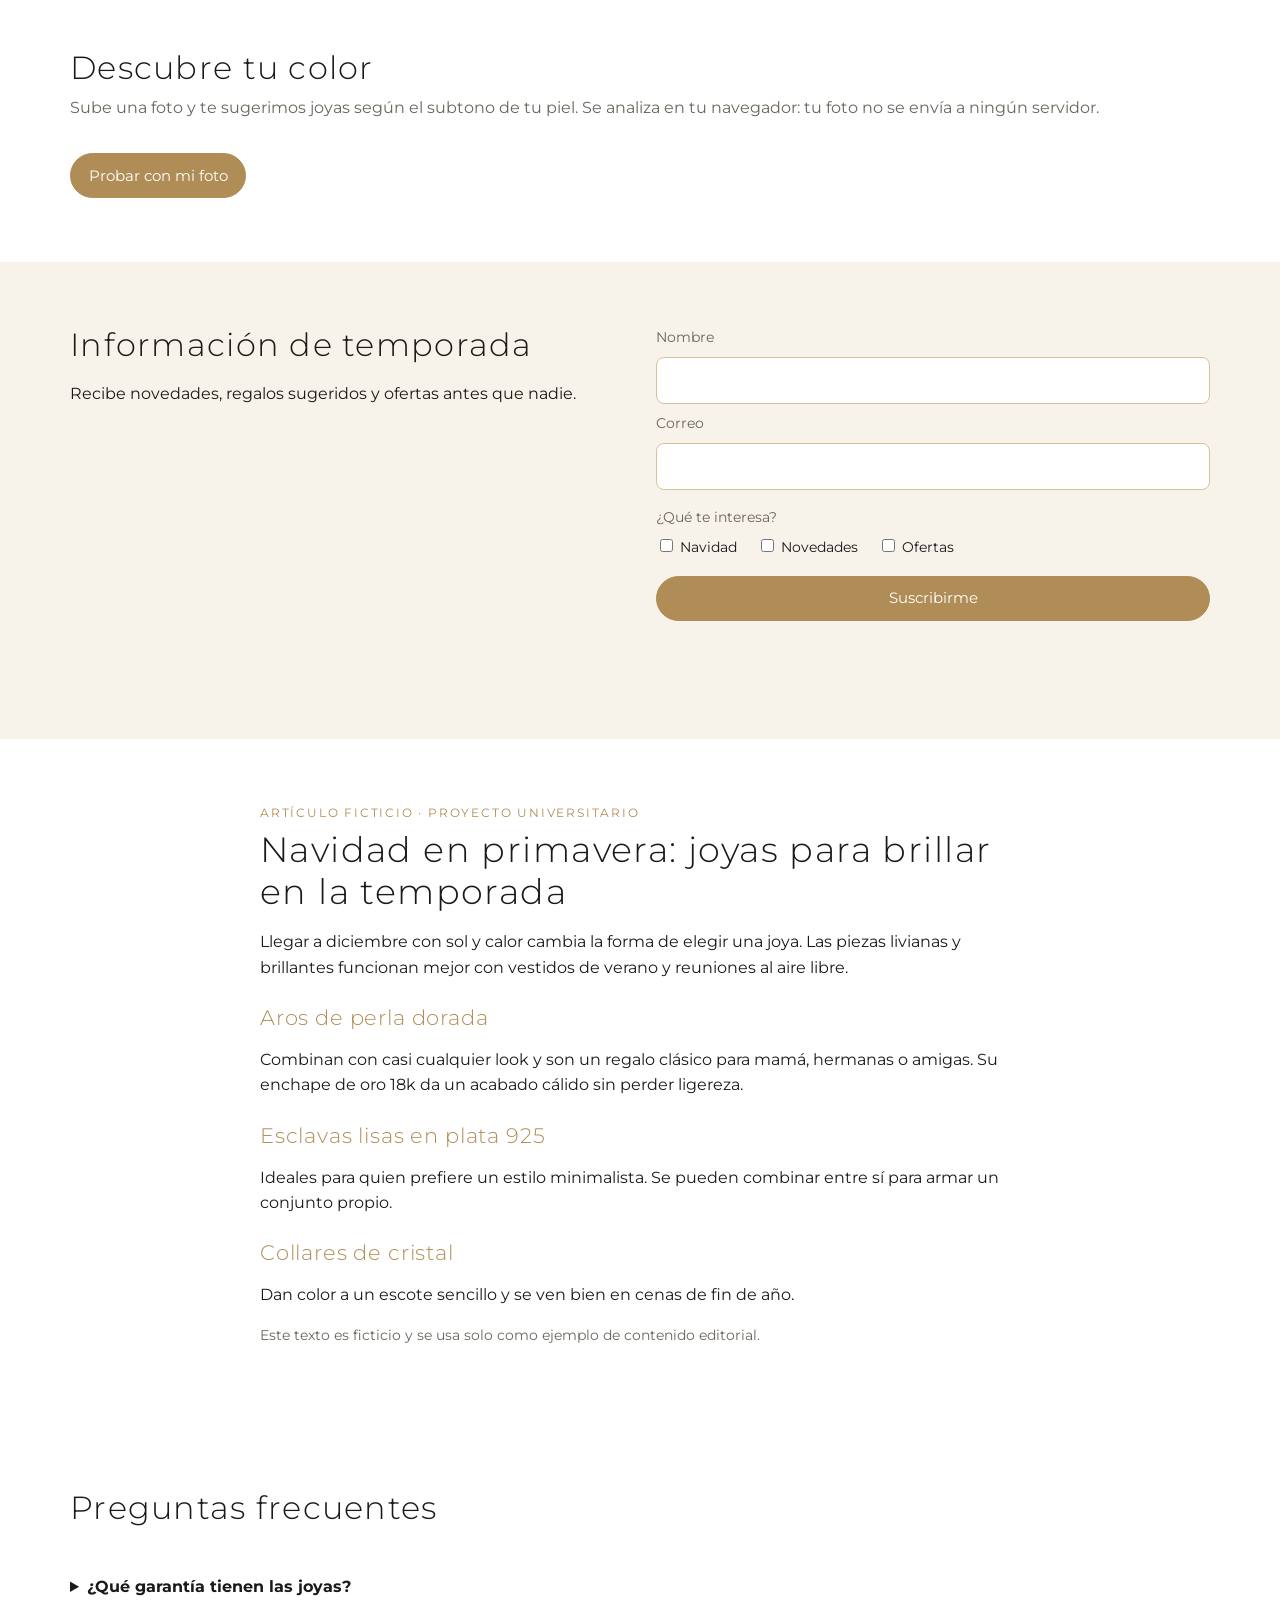
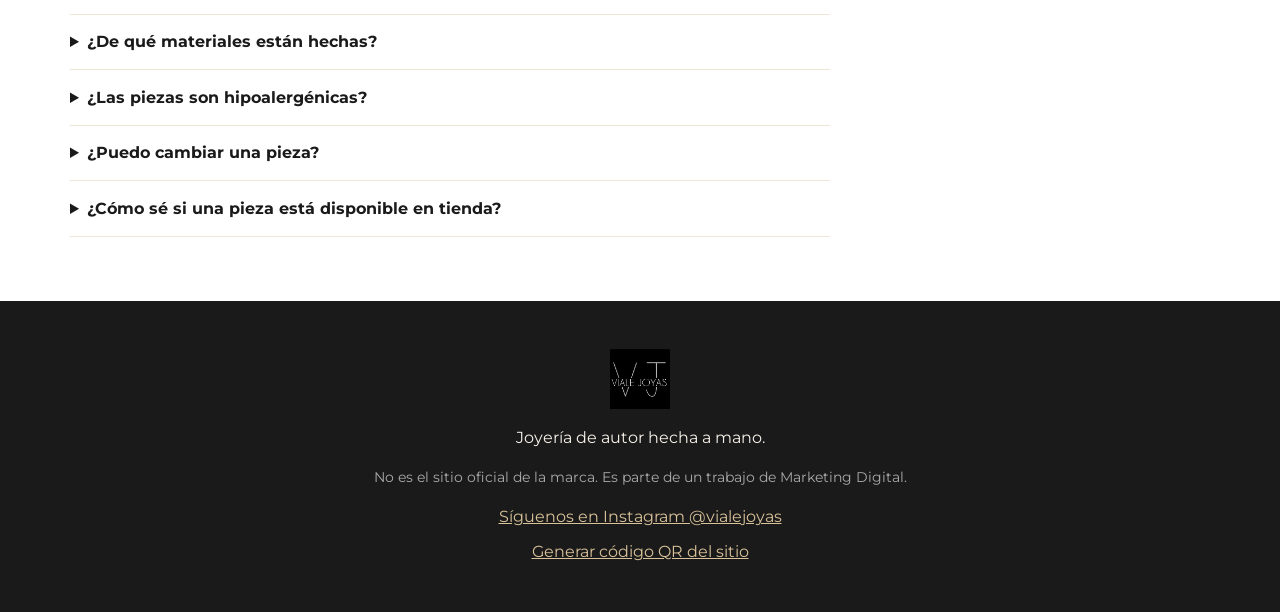
==== commit 0b6a7c0f: "Add files via upload" ====
--- a/index.html
+++ b/index.html
@@ -9,6 +9,7 @@
   <link rel="preconnect" href="https://fonts.gstatic.com" crossorigin>
   <link href="https://fonts.googleapis.com/css2?family=Montserrat:wght@300;400;500&display=swap" rel="stylesheet">
   <link rel="stylesheet" href="css/styles.css">
+  <link rel="stylesheet" href="css/menu.css">
   <link rel="stylesheet" href="css/slider.css">
 </head>
 <body>
--- a/css/styles.css
+++ b/css/styles.css
@@ -237,7 +237,7 @@
   color: var(--gold); border-radius: 6px; padding: 0.1rem 0.5rem;
 }
 .mini-btn:hover { background: var(--cream); }
-.footer .ig-link { display: inline-block; margin-top: 0.6rem; color: var(--gold-light); }
+.footer a { display: block; margin-top: 0.6rem; }
 
 /* ===== Responsive ===== */
 @media (max-width: 800px) {
--- a/css/menu.css
+++ b/css/menu.css
@@ -0,0 +1,77 @@
+/* Menú móvil: botón de tres rayas y panel desplegable */
+
+/* ----- Botón de tres rayas ----- */
+.menu-toggle {
+  display: none; flex-direction: column; justify-content: center; align-items: center;
+  gap: 5px; width: 44px; height: 44px; padding: 0; flex: 0 0 44px;
+  background: none; border: none; cursor: pointer;
+}
+.menu-toggle span {
+  display: block; width: 24px; height: 2px; border-radius: 2px;
+  background: var(--ink); transition: transform 0.25s, opacity 0.2s;
+}
+.menu-toggle.is-open span:nth-child(1) { transform: translateY(7px) rotate(45deg); }
+.menu-toggle.is-open span:nth-child(2) { opacity: 0; }
+.menu-toggle.is-open span:nth-child(3) { transform: translateY(-7px) rotate(-45deg); }
+
+/* ----- Panel desplegable ----- */
+.drawer {
+  position: fixed; inset: 0; z-index: 40;
+  background: var(--white); overflow-y: auto;
+  padding: 1rem 1.2rem 2rem;
+  transform: translateY(-100%); visibility: hidden;
+  transition: transform 0.3s ease, visibility 0.3s;
+}
+.drawer.is-open { transform: translateY(0); visibility: visible; }
+
+.drawer__head {
+  display: flex; justify-content: space-between; align-items: center;
+  margin-bottom: 1rem;
+}
+.drawer__logo { height: 48px; width: auto; }
+.drawer__close {
+  background: none; border: none; font-size: 2.2rem; line-height: 1;
+  cursor: pointer; color: var(--ink); padding: 0.2rem 0.5rem;
+}
+
+.drawer .search { display: flex; width: 100%; min-width: 0; margin-bottom: 1.2rem; }
+
+.drawer__links { display: flex; flex-direction: column; }
+.drawer__link {
+  padding: 0.9rem 0.2rem; border-bottom: 1px solid var(--cream-dark);
+  text-decoration: none; font-size: 1.05rem;
+}
+.drawer__link:hover { color: var(--gold); }
+
+.drawer__actions {
+  display: grid; grid-template-columns: 1fr 1fr; gap: 0.6rem; margin-top: 1.4rem;
+}
+.drawer__actions button {
+  padding: 0.8rem 0.5rem; border: 1px solid var(--gold-light);
+  background: var(--cream); color: var(--ink); border-radius: 10px;
+  font: inherit; font-size: 0.9rem; cursor: pointer;
+}
+.drawer__actions button:hover { background: var(--cream-dark); }
+
+.drawer__ig {
+  display: block; margin-top: 1.4rem; text-align: center;
+  color: var(--gold); text-decoration: none; font-size: 0.95rem;
+}
+
+/* ----- Escritorio: sin menú móvil ----- */
+@media (min-width: 801px) {
+  .menu-toggle, .drawer { display: none; }
+}
+
+/* ----- Celular: barra compacta ----- */
+@media (max-width: 800px) {
+  .topbar__inner { flex-wrap: nowrap; justify-content: space-between; gap: 0.4rem; padding: 0.4rem 0; }
+  .brand img { height: 44px; }
+  .menu-toggle { display: flex; }
+  .topbar .search { display: none; }
+  .subbar { display: none; }
+  #btn-stores, #btn-account { display: none; }
+  .action__label { display: none; }
+  .actions { gap: 0.1rem; }
+  .action { padding: 0.3rem 0.4rem; }
+}
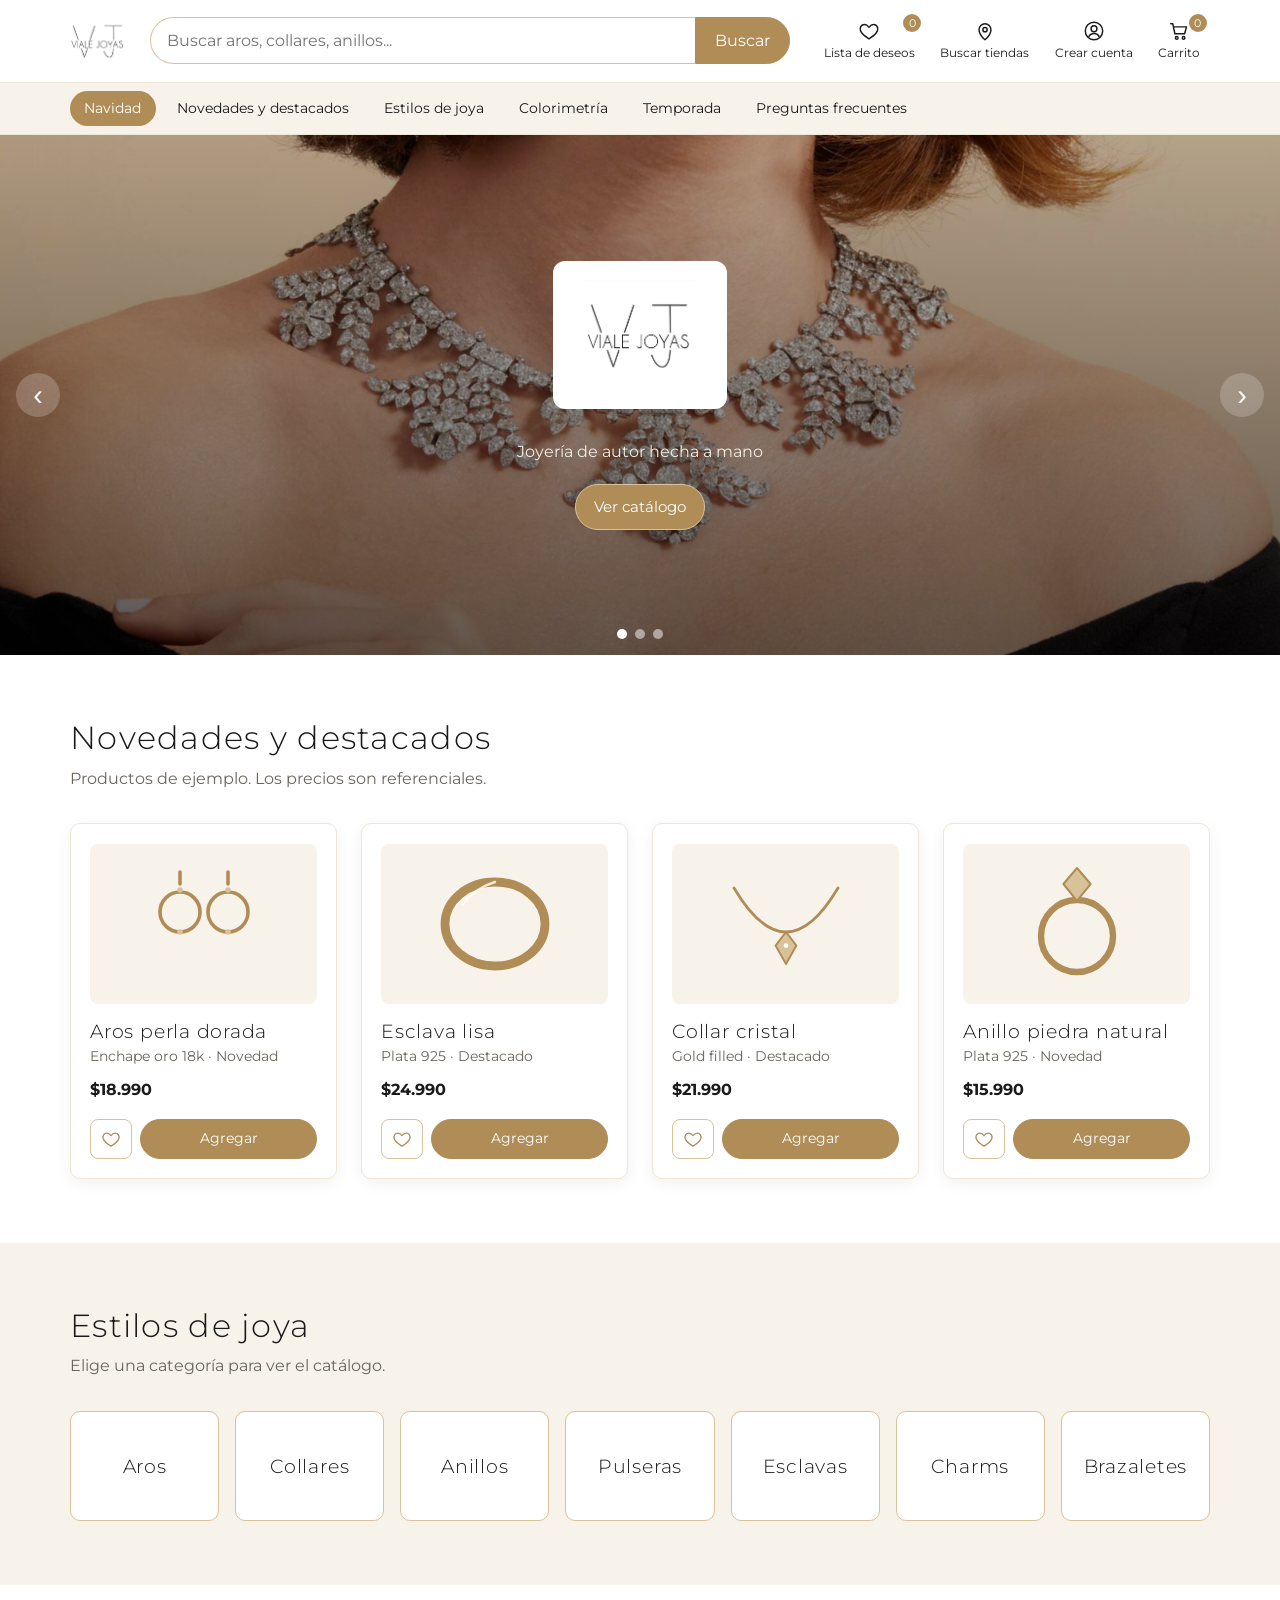
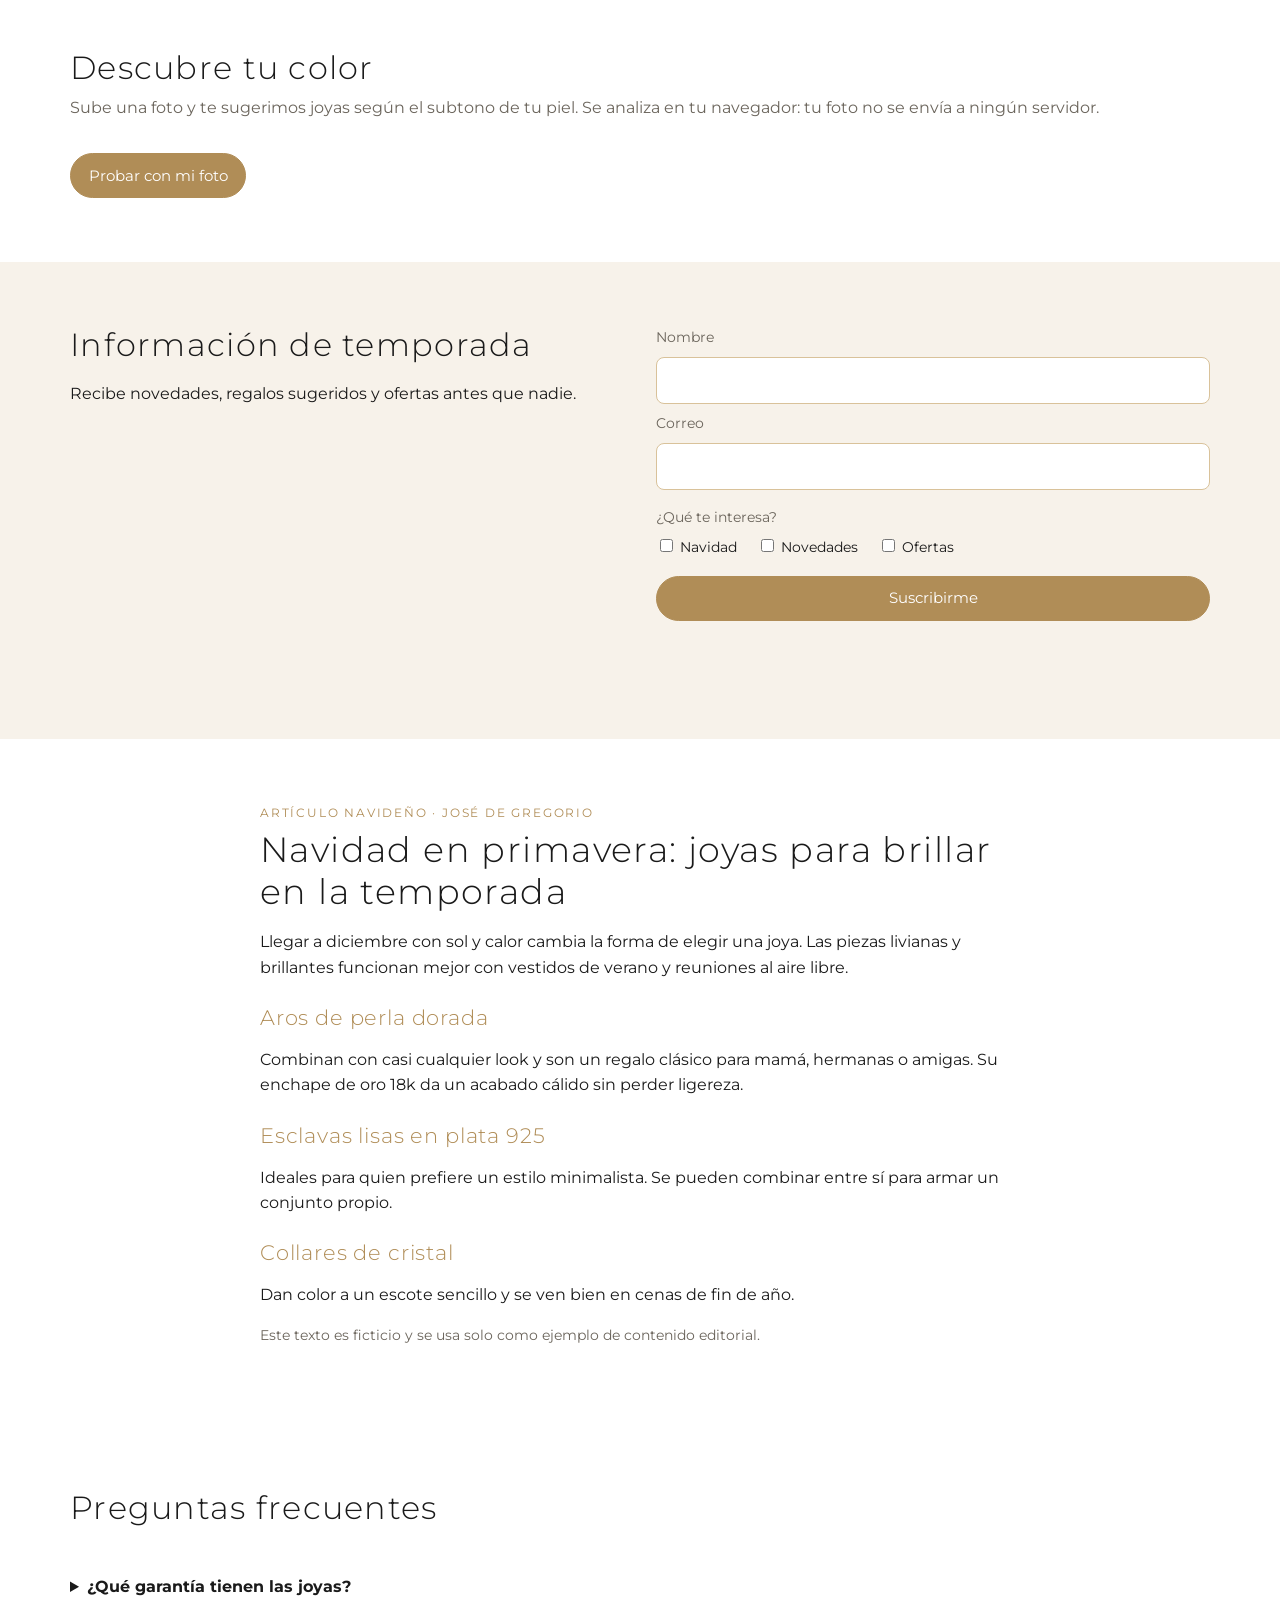
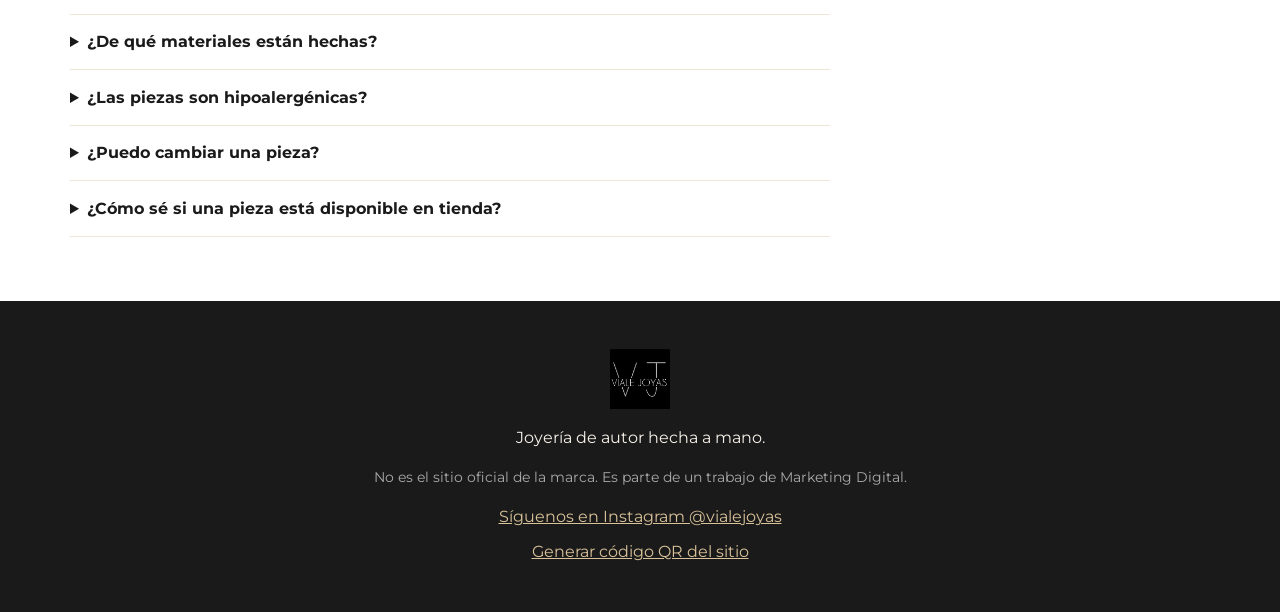
==== commit 8519500e: "Update article eyebrow text in index.html" ====
--- a/index.html
+++ b/index.html
@@ -11,6 +11,7 @@
   <link rel="stylesheet" href="css/styles.css">
   <link rel="stylesheet" href="css/menu.css">
   <link rel="stylesheet" href="css/slider.css">
+  <link rel="stylesheet" href="css/intro.css">
 </head>
 <body>
 
@@ -231,7 +232,7 @@
     <!-- ===== ARTÍCULO FICTICIO ===== -->
     <section class="section" id="articulo">
       <div class="container article">
-        <p class="eyebrow">Artículo ficticio · Proyecto universitario</p>
+        <p class="eyebrow">Artículo navideño · José de Gregorio </p>
         <h2>Navidad en primavera: joyas para brillar en la temporada</h2>
         <p>Llegar a diciembre con sol y calor cambia la forma de elegir una joya. Las piezas livianas y brillantes funcionan mejor con vestidos de verano y reuniones al aire libre.</p>
         <h3>Aros de perla dorada</h3>
@@ -326,6 +327,7 @@
 
   <script src="js/productos.js"></script>
   <script src="js/shared.js"></script>
+  <script src="js/intro.js"></script>
   <script src="js/main.js"></script>
   <script src="js/slider.js"></script>
 </body>
--- a/css/menu.css
+++ b/css/menu.css
@@ -65,9 +65,10 @@
 
 /* ----- Celular: barra compacta ----- */
 @media (max-width: 800px) {
-  .topbar__inner { flex-wrap: nowrap; justify-content: space-between; gap: 0.4rem; padding: 0.4rem 0; }
+  .topbar__inner { flex-wrap: nowrap; justify-content: flex-start; gap: 0.4rem; padding: 0.4rem 0; }
   .brand img { height: 44px; }
-  .menu-toggle { display: flex; }
+  .menu-toggle { display: flex; margin-left: 0.2rem; }
+  .actions { margin-left: auto; }
   .topbar .search { display: none; }
   .subbar { display: none; }
   #btn-stores, #btn-account { display: none; }
--- a/css/intro.css
+++ b/css/intro.css
@@ -0,0 +1,173 @@
+/* ===== Animación de entrada (solo escritorio) =====
+   Caja de anillo que se abre, aparece el anillo de propuesta y luego el logo.
+   Dura unos 4 segundos. js/intro.js decide si se muestra. */
+
+.intro {
+  position: fixed;
+  inset: 0;
+  z-index: 100;
+  background: var(--cream);
+  display: flex;
+  align-items: center;
+  justify-content: center;
+  overflow: hidden;
+  cursor: pointer;
+  animation: introOut .6s ease 3.6s forwards;
+}
+
+.intro__stage {
+  position: relative;
+  width: 320px;
+  height: 320px;
+  perspective: 700px;
+}
+
+/* Caja */
+.intro__box {
+  position: absolute;
+  left: 50%;
+  top: 150px;
+  width: 200px;
+  height: 120px;
+  transform: translateX(-50%);
+  animation: boxIn .5s ease .2s both;
+}
+
+.intro__base {
+  position: absolute;
+  left: 0;
+  right: 0;
+  top: 40px;
+  bottom: 0;
+  background: #1a1a1a;
+  border: 2px solid var(--gold);
+  border-radius: 6px;
+  box-shadow: 0 10px 24px rgba(0, 0, 0, .18);
+}
+
+.intro__lid {
+  position: absolute;
+  left: 0;
+  right: 0;
+  top: 0;
+  height: 40px;
+  background: #262626;
+  border: 2px solid var(--gold);
+  border-radius: 6px 6px 0 0;
+  transform-origin: 50% 100%;
+  animation: lidOpen .8s cubic-bezier(.45, .05, .25, 1) .9s forwards;
+}
+
+/* Interior de terciopelo, visible al abrir la caja */
+.intro__box::after {
+  content: "";
+  position: absolute;
+  left: 14px;
+  right: 14px;
+  top: 46px;
+  height: 14px;
+  border-radius: 4px;
+  background: var(--gold-light);
+  opacity: 0;
+  animation: fadeIn .4s ease 1.3s forwards;
+}
+
+/* Anillo de propuesta */
+.intro__ring {
+  position: absolute;
+  left: 50%;
+  top: 95px;
+  width: 90px;
+  height: 90px;
+  margin-left: -45px;
+  opacity: 0;
+  animation:
+    ringRise 1.1s cubic-bezier(.2, .7, .3, 1) 1.5s both,
+    ringFade .5s ease 2.8s forwards;
+}
+
+/* Destellos alrededor del anillo */
+.sparkle {
+  position: absolute;
+  width: 14px;
+  height: 14px;
+  background: var(--gold);
+  clip-path: polygon(50% 0, 62% 38%, 100% 50%, 62% 62%, 50% 100%, 38% 62%, 0 50%, 38% 38%);
+  opacity: 0;
+  animation: sparkle 1s ease 2.1s both;
+}
+.sparkle--1 { left: 58px;  top: 70px; }
+.sparkle--2 { left: 230px; top: 92px; animation-delay: 2.3s; }
+.sparkle--3 { left: 80px;  top: 170px; animation-delay: 2.5s; }
+
+/* Logo final */
+.intro__logo {
+  position: absolute;
+  left: 50%;
+  top: 50%;
+  width: 220px;
+  margin: -90px 0 0 -110px;
+  opacity: 0;
+  animation: logoIn .8s ease 2.7s forwards;
+}
+
+@keyframes boxIn {
+  from { opacity: 0; transform: translateX(-50%) translateY(20px); }
+  to   { opacity: 1; transform: translateX(-50%) translateY(0); }
+}
+
+@keyframes lidOpen {
+  from { transform: rotateX(0deg); }
+  to   { transform: rotateX(-105deg); }
+}
+
+@keyframes fadeIn {
+  to { opacity: 1; }
+}
+
+@keyframes ringRise {
+  from { opacity: 0; transform: translateY(70px) scale(.8); }
+  40%  { opacity: 1; }
+  to   { opacity: 1; transform: translateY(-40px) scale(1); }
+}
+
+@keyframes ringFade {
+  to { opacity: 0; }
+}
+
+@keyframes sparkle {
+  0%   { opacity: 0; transform: scale(.2) rotate(0deg); }
+  50%  { opacity: 1; transform: scale(1) rotate(45deg); }
+  100% { opacity: 0; transform: scale(.4) rotate(90deg); }
+}
+
+@keyframes logoIn {
+  from { opacity: 0; transform: scale(.96); }
+  to   { opacity: 1; transform: scale(1); }
+}
+
+@keyframes introOut {
+  to { opacity: 0; visibility: hidden; }
+}
+
+@media (prefers-reduced-motion: reduce) {
+  .intro { display: none; }
+}
+
+/* Celular: versión más corta (unos 3 segundos) y escena más pequeña */
+@media (max-width: 800px) {
+  .intro__stage { transform: scale(.8); }
+  .intro__box { animation: boxIn .4s ease .1s both; }
+  .intro__lid { animation: lidOpen .6s cubic-bezier(.45, .05, .25, 1) .5s forwards; }
+  .intro__box::after { animation: fadeIn .3s ease .9s forwards; }
+  .intro__ring {
+    animation:
+      ringRise .8s cubic-bezier(.2, .7, .3, 1) 1s both,
+      ringFade .4s ease 2s forwards;
+  }
+  .sparkle { animation: sparkle .8s ease 1.6s both; }
+  .sparkle--2 { animation-delay: 1.75s; }
+  .sparkle--3 { animation-delay: 1.9s; }
+  .intro__logo { animation: logoIn .6s ease 2.1s forwards; }
+  .intro { animation: introOut .5s ease 2.8s forwards; }
+}
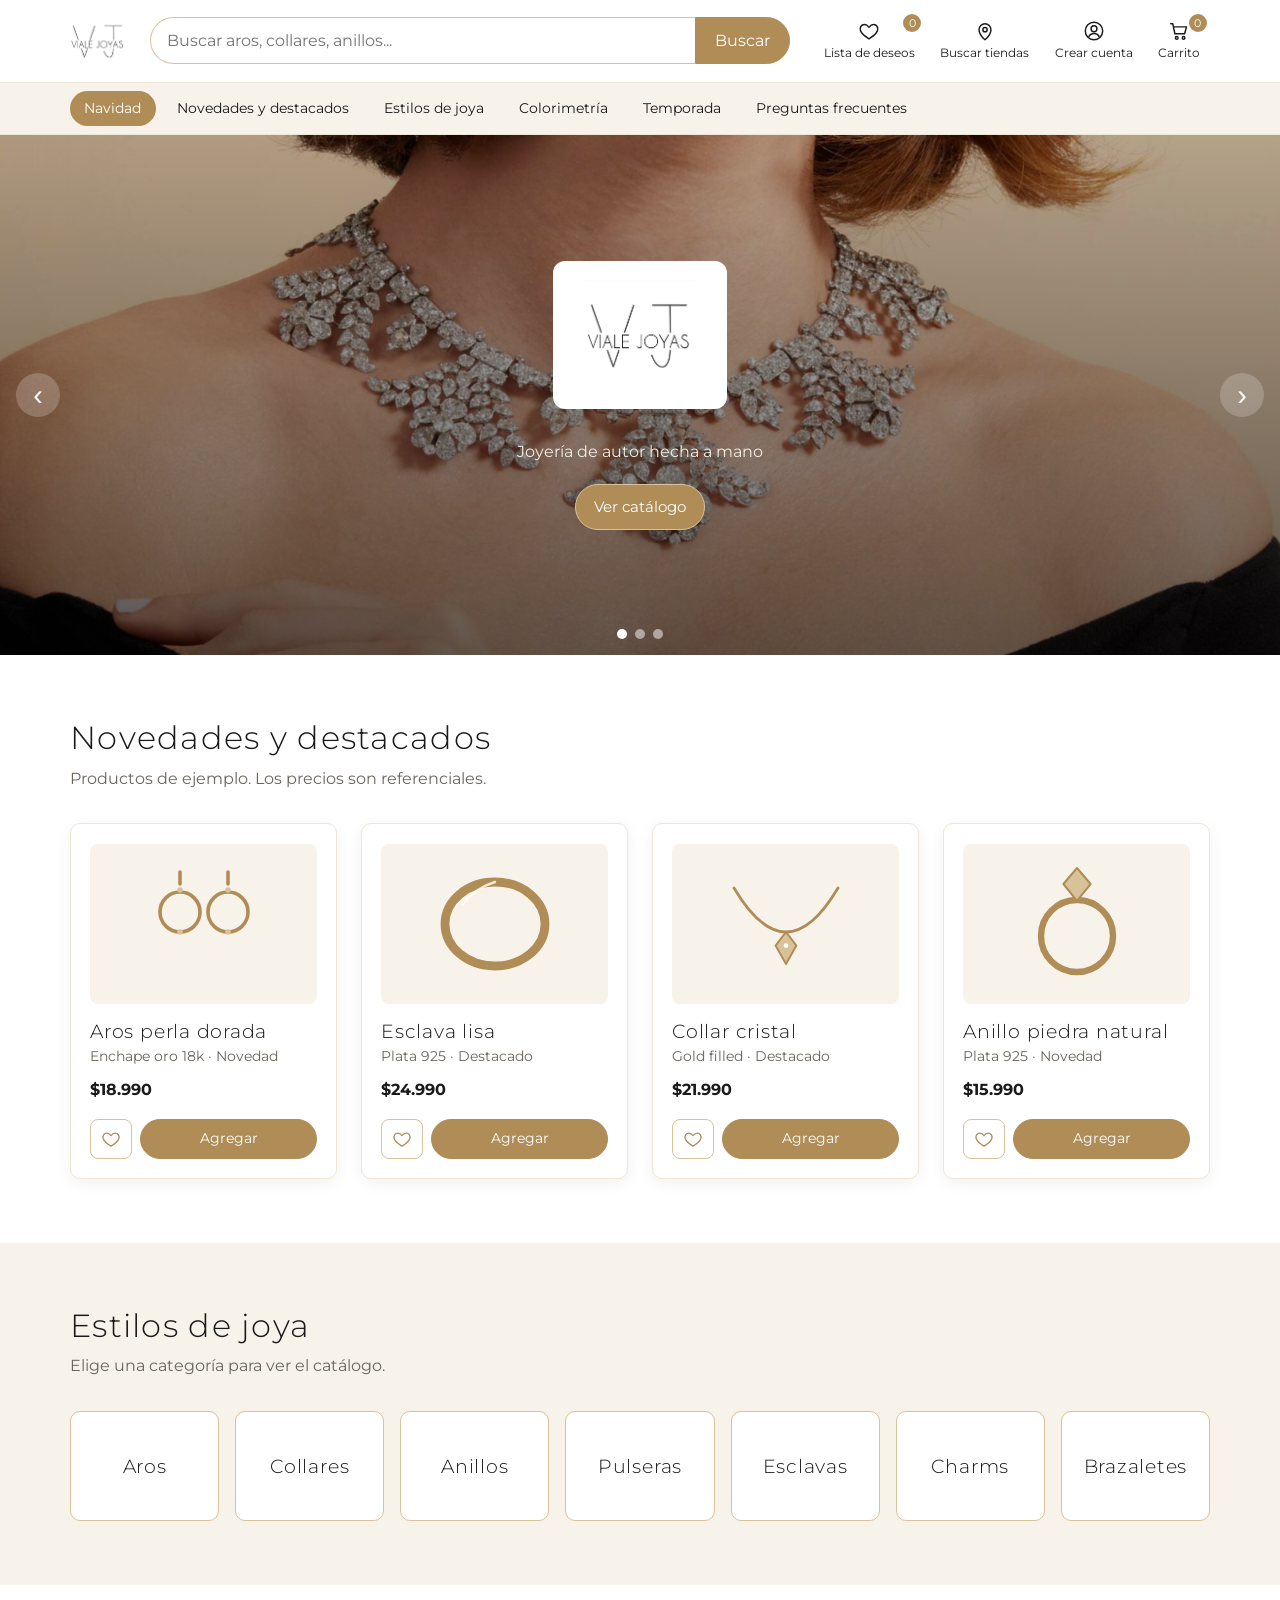
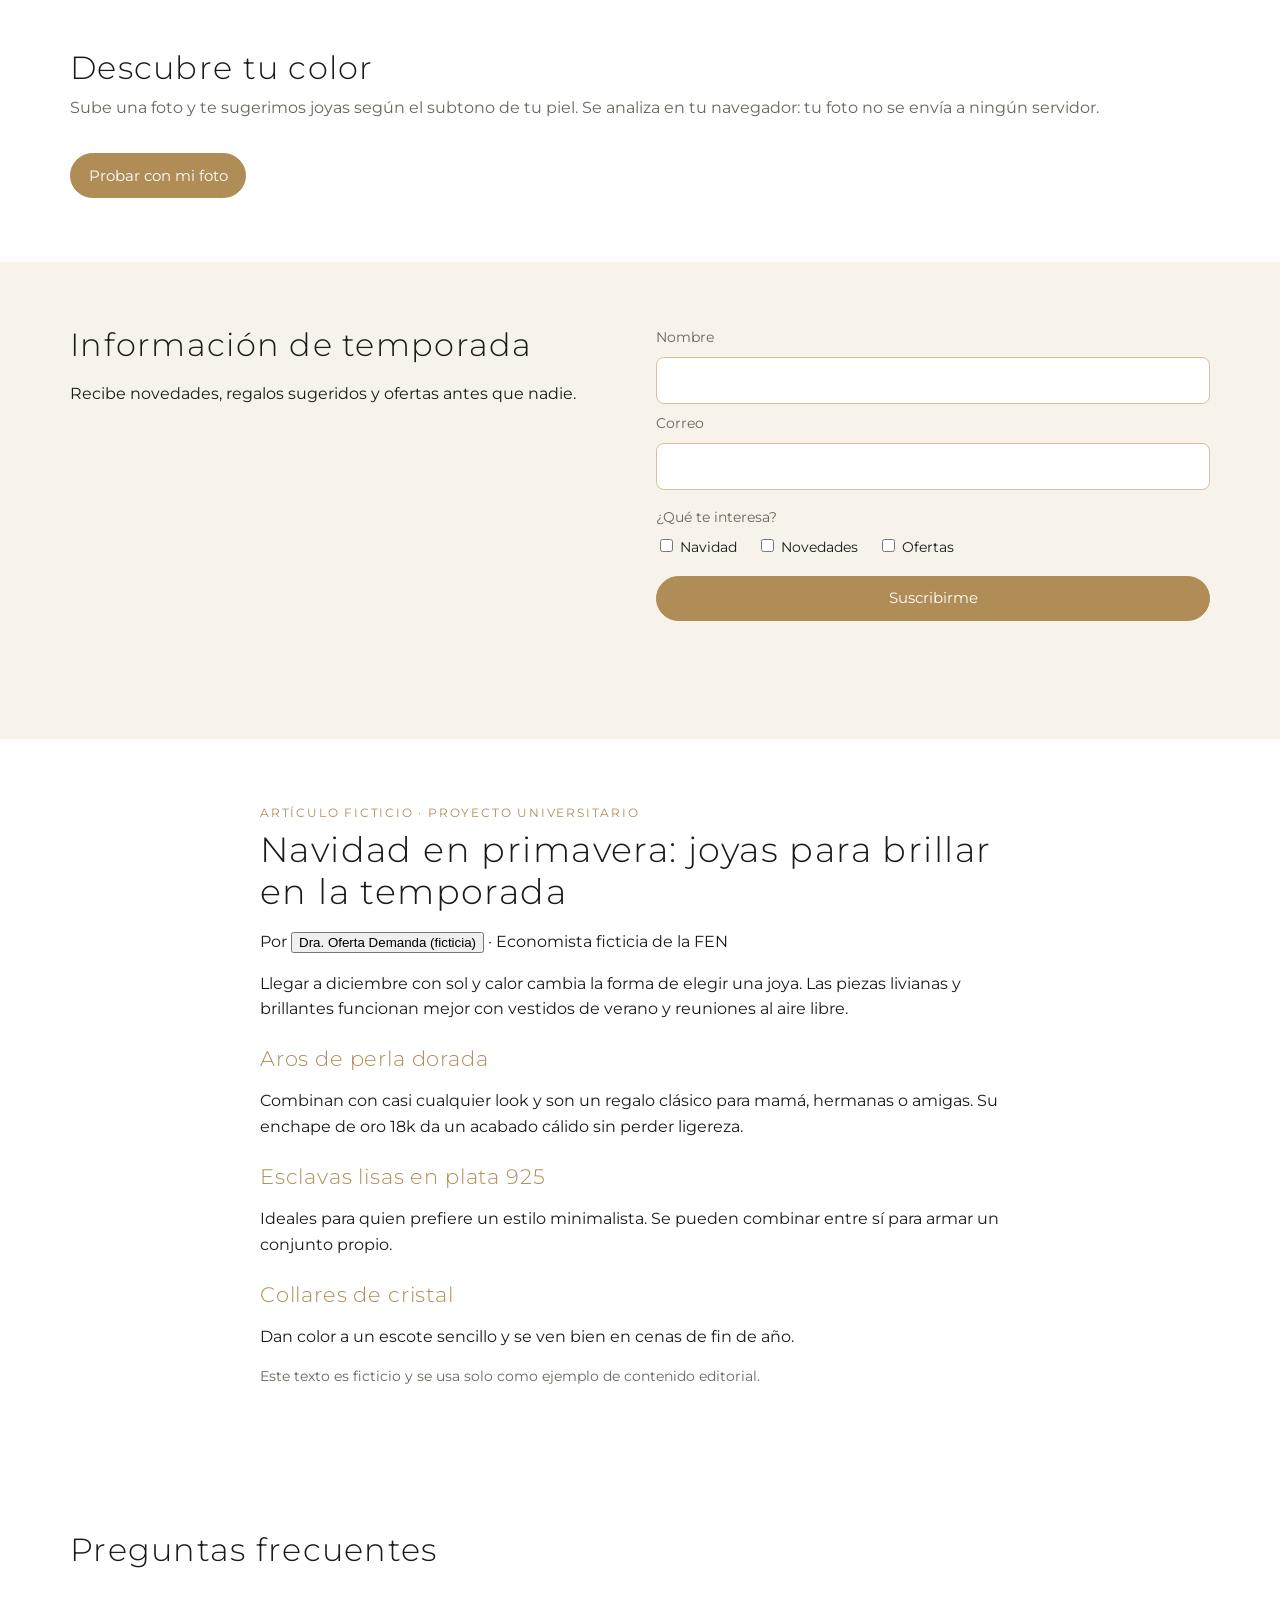
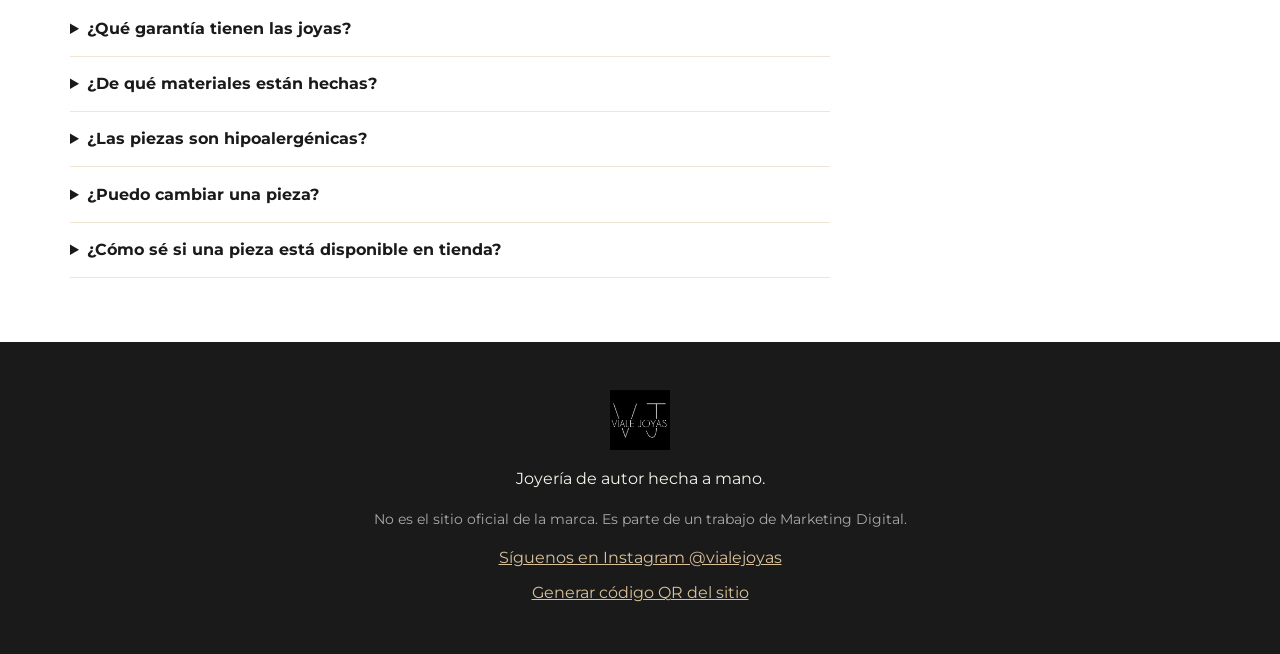
==== commit 10f106c4: "Add files via upload" ====
--- a/index.html
+++ b/index.html
@@ -12,6 +12,7 @@
   <link rel="stylesheet" href="css/menu.css">
   <link rel="stylesheet" href="css/slider.css">
   <link rel="stylesheet" href="css/intro.css">
+  <link rel="stylesheet" href="css/juego.css">
 </head>
 <body>
 
@@ -232,8 +233,9 @@
     <!-- ===== ARTÍCULO FICTICIO ===== -->
     <section class="section" id="articulo">
       <div class="container article">
-        <p class="eyebrow">Artículo navideño · José de Gregorio </p>
+        <p class="eyebrow">Artículo ficticio · Proyecto universitario</p>
         <h2>Navidad en primavera: joyas para brillar en la temporada</h2>
+        <p class="byline">Por <button class="autor-trigger" id="autor-trigger" type="button">Dra. Oferta Demanda (ficticia)</button> · Economista ficticia de la FEN</p>
         <p>Llegar a diciembre con sol y calor cambia la forma de elegir una joya. Las piezas livianas y brillantes funcionan mejor con vestidos de verano y reuniones al aire libre.</p>
         <h3>Aros de perla dorada</h3>
         <p>Combinan con casi cualquier look y son un regalo clásico para mamá, hermanas o amigas. Su enchape de oro 18k da un acabado cálido sin perder ligereza.</p>
@@ -325,9 +327,37 @@
     <p class="muted">Guardado en este navegador (localStorage).</p>
   </dialog>
 
+  <dialog id="dlg-juego" class="dialog dialog--juego">
+  <form method="dialog" class="dialog__close-wrap">
+    <button class="dialog__close" aria-label="Cerrar">&times;</button>
+  </form>
+
+  <div class="juego-shell">
+    <header class="juego-heading">
+      <p class="juego-kicker">MINIJUEGO UNIVERSITARIO</p>
+      <h2>Flappy De Gregoris</h2>
+      <p class="juego-subtitle">Cruza los obstáculos y consigue 100 puntos.</p>
+    </header>
+
+    <div class="juego-stage">
+      <canvas id="juego-canvas" width="640" height="360" tabindex="0"
+        aria-label="Flappy De Gregoris. Pulsa espacio, flecha arriba o toca para volar.">
+      </canvas>
+    </div>
+
+    <div class="juego-hud" aria-live="polite">
+      <span id="juego-marcador">Puntos: 0</span>
+      <span id="juego-record">Récord: 0</span>
+      <span id="juego-vidas">Vidas: ♥ ♥ ♥</span>
+    </div>
+    <p class="juego-help">Espacio · ↑ · clic o toque para volar</p>
+  </div>
+</dialog>
+
   <script src="js/productos.js"></script>
   <script src="js/shared.js"></script>
   <script src="js/intro.js"></script>
+  <script src="js/juego.js"></script>
   <script src="js/main.js"></script>
   <script src="js/slider.js"></script>
 </body>
--- a/css/juego.css
+++ b/css/juego.css
@@ -0,0 +1,38 @@
+/* Flappy DeGregoriano — estilos aislados del resto del sitio */
+@import url('https://fonts.googleapis.com/css2?family=Press+Start+2P&display=swap');
+
+.dialog--juego {
+  width: min(900px, 96vw);
+  max-width: 900px;
+  padding: clamp(14px, 2.5vw, 24px);
+  border: 2px solid var(--ink, #202020);
+  border-radius: 18px;
+  background: var(--cream, #fffaf0);
+  color: var(--ink, #202020);
+  overflow: visible;
+}
+.dialog--juego::backdrop { background: rgba(10, 20, 35, .72); backdrop-filter: blur(3px); }
+.dialog--juego .dialog__close-wrap { position: absolute; top: 8px; right: 8px; z-index: 5; }
+.dialog--juego .dialog__close { width: 34px; height: 34px; border-radius: 50%; }
+.juego-shell { width: 100%; }
+.juego-heading { text-align: center; padding: 2px 42px 12px; }
+.juego-kicker { margin: 0 0 4px; color: #3979a9; font-size: .68rem; font-weight: 800; letter-spacing: .16em; }
+.juego-heading h2 { margin: 0; font-size: clamp(1.35rem, 4vw, 2rem); line-height: 1.1; }
+.juego-subtitle { margin: 6px 0 0; color: var(--muted, #6b7280); font-size: .9rem; }
+.juego-stage { width: 100%; overflow: hidden; border: 3px solid #18283b; border-radius: 9px; background: #55a9ed; box-shadow: 0 5px 0 rgba(24,40,59,.18); }
+#juego-canvas {
+  display: block; width: 100%; height: auto; aspect-ratio: 640 / 360;
+  image-rendering: pixelated; image-rendering: crisp-edges;
+  touch-action: none; outline: none; cursor: pointer;
+}
+#juego-canvas:focus-visible { box-shadow: inset 0 0 0 3px #ffd45b; }
+/* El HUD visible está dentro del canvas; este bloque queda solo para lectores de pantalla. */
+.juego-hud {
+  position: absolute; width: 1px; height: 1px; padding: 0; margin: -1px;
+  overflow: hidden; clip: rect(0 0 0 0); white-space: nowrap; border: 0;
+}
+.juego-help { margin: 5px 0 0; text-align: center; color: var(--muted, #6b7280); font-size: .78rem; }
+@media (max-width: 520px) {
+  .dialog--juego { width: 98vw; padding: 10px; }
+  .juego-heading { padding-bottom: 9px; }
+}
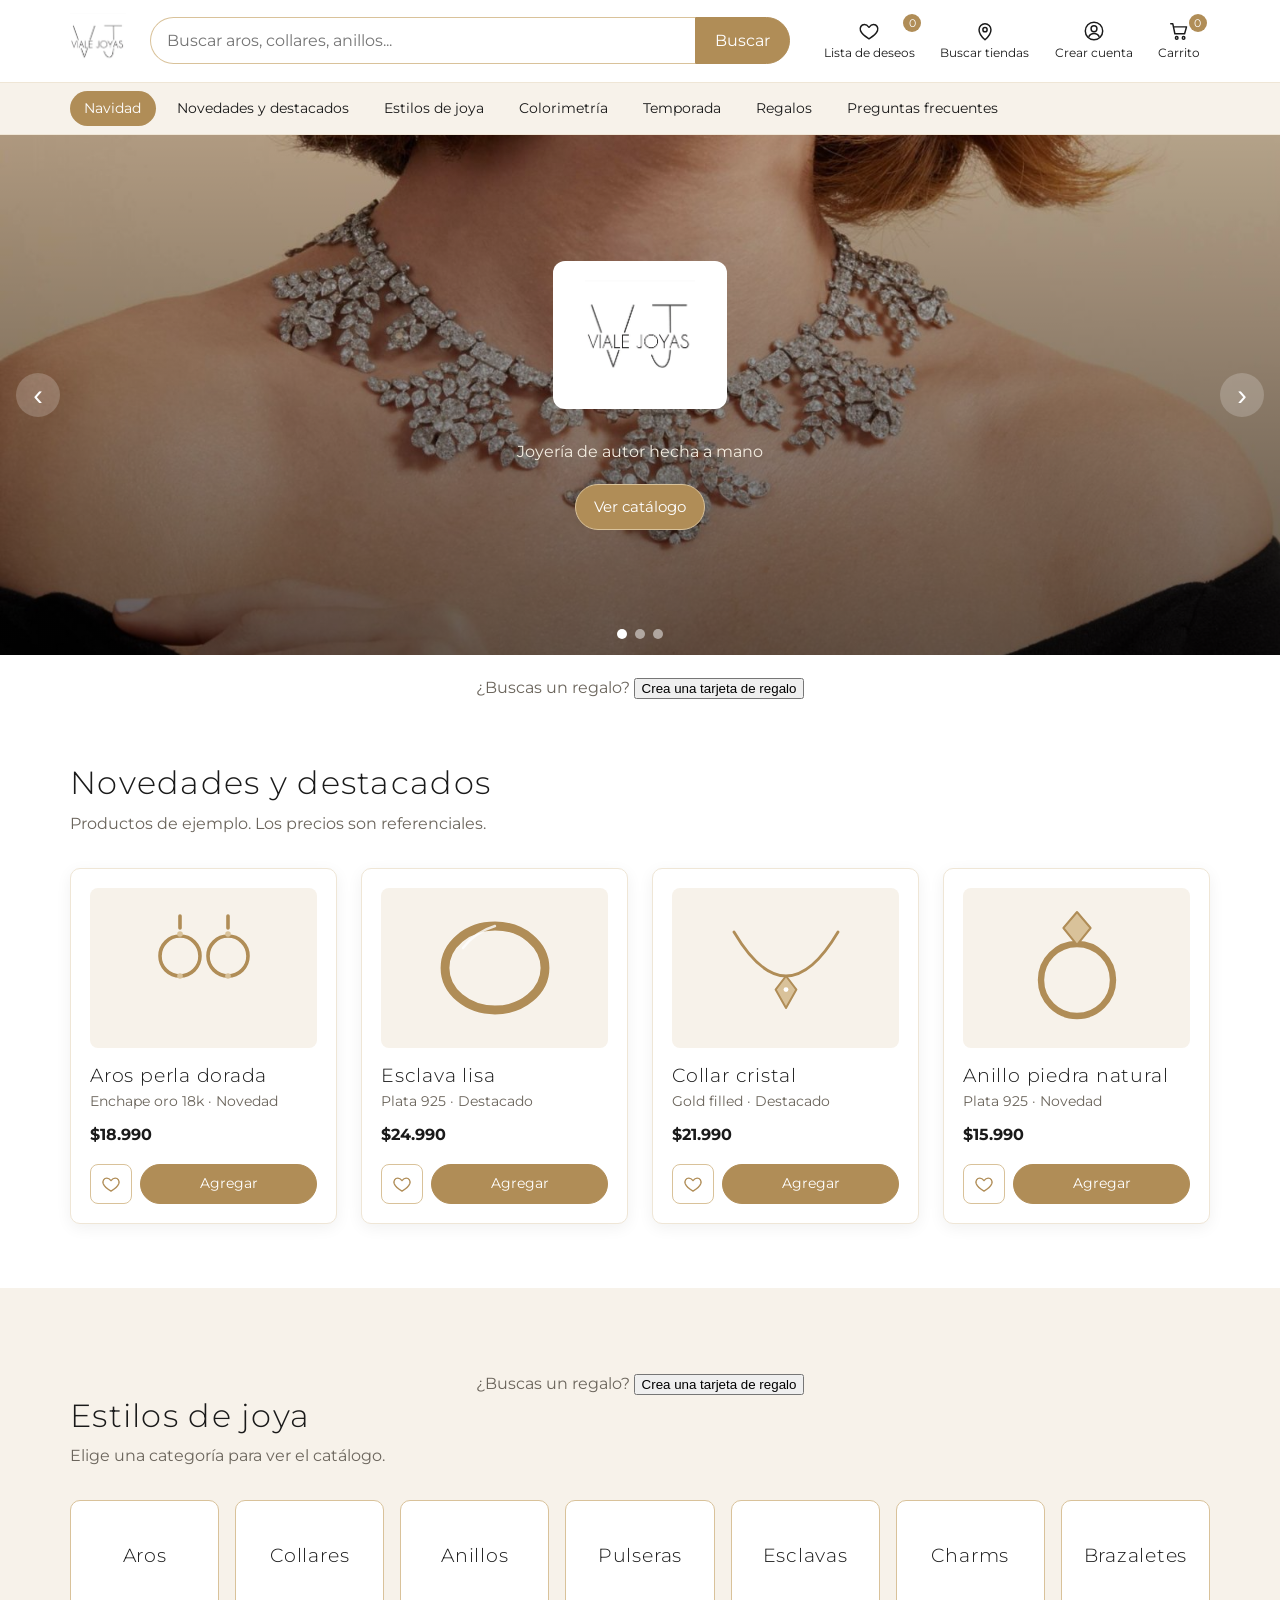
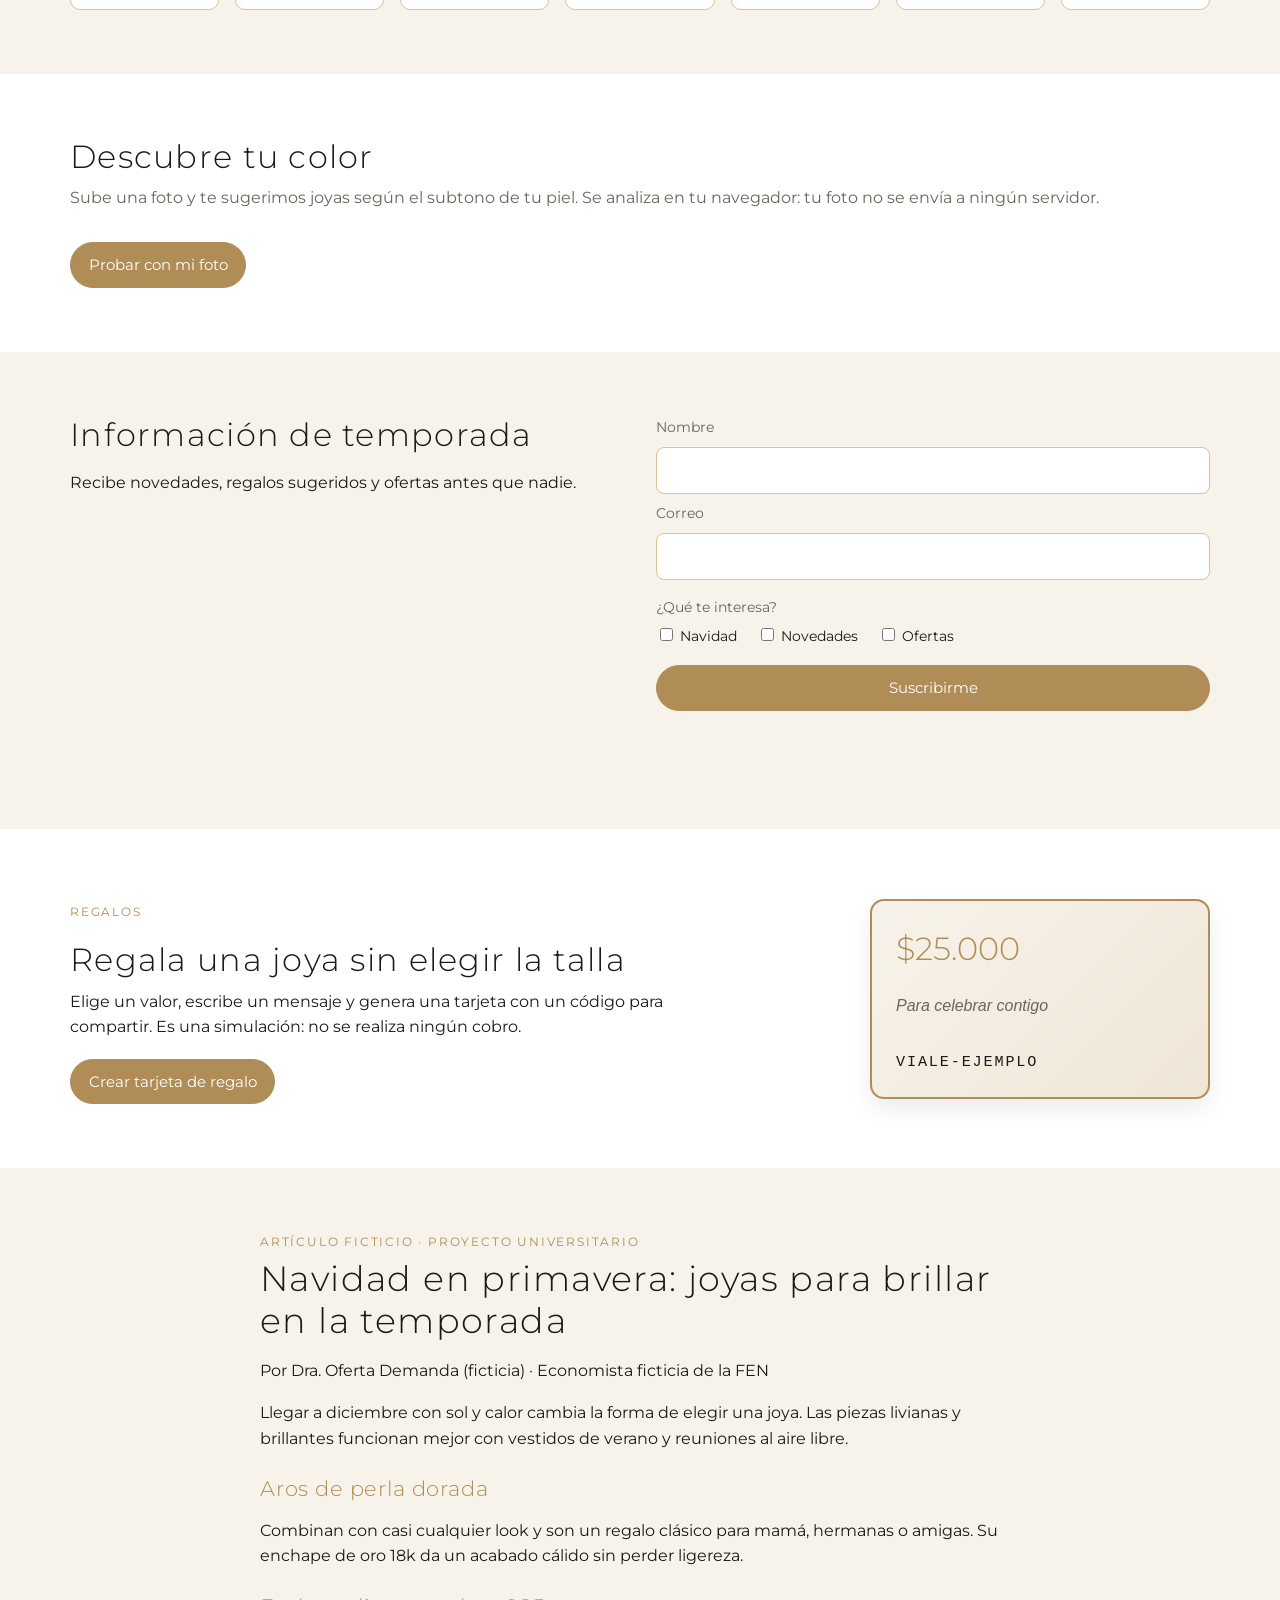
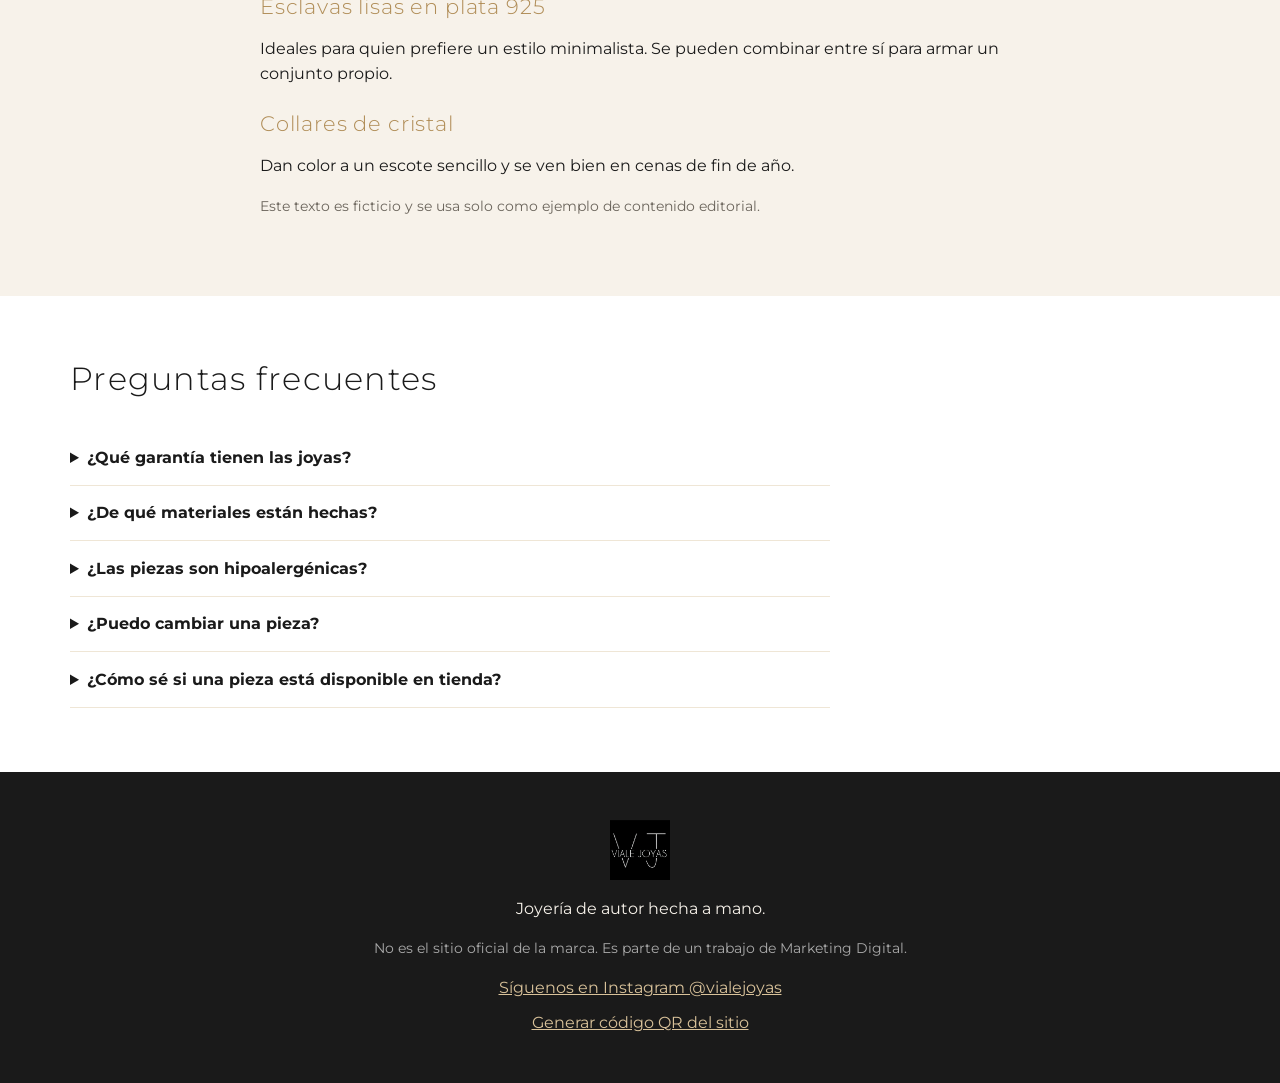
==== commit 043700c3: "Add files via upload" ====
--- a/index.html
+++ b/index.html
@@ -12,7 +12,7 @@
   <link rel="stylesheet" href="css/menu.css">
   <link rel="stylesheet" href="css/slider.css">
   <link rel="stylesheet" href="css/intro.css">
-  <link rel="stylesheet" href="css/juego.css">
+  <link rel="stylesheet" href="css/regalo.css">
 </head>
 <body>
 
@@ -60,6 +60,7 @@
       <a href="#estilos" class="subbar__link">Estilos de joya</a>
       <a href="#colorimetria" class="subbar__link">Colorimetría</a>
       <a href="#temporada" class="subbar__link">Temporada</a>
+      <a href="#regalo" class="subbar__link">Regalos</a>
       <a href="#faq" class="subbar__link">Preguntas frecuentes</a>
     </div>
   </nav>
@@ -119,6 +120,10 @@
     </section>
 
     <!-- ===== NOVEDADES Y DESTACADOS ===== -->
+    <div class="container regalo-banda">
+      <p>¿Buscas un regalo? <button class="link-btn" type="button" data-abrir-regalo>Crea una tarjeta de regalo</button></p>
+    </div>
+
     <section class="section" id="novedades">
       <div class="container">
         <header class="section__header">
@@ -175,6 +180,9 @@
 
     <!-- ===== ESTILOS DE JOYA ===== -->
     <section class="section section--alt" id="estilos">
+      <div class="container regalo-banda">
+        <p>¿Buscas un regalo? <button class="link-btn" type="button" data-abrir-regalo>Crea una tarjeta de regalo</button></p>
+      </div>
       <div class="container">
         <header class="section__header">
           <h2>Estilos de joya</h2>
@@ -230,12 +238,29 @@
       </div>
     </section>
 
+    <!-- ===== TARJETA DE REGALO ===== -->
+    <section class="section" id="regalo">
+      <div class="container regalo">
+        <div>
+          <p class="eyebrow">Regalos</p>
+          <h2>Regala una joya sin elegir la talla</h2>
+          <p>Elige un valor, escribe un mensaje y genera una tarjeta con un código para compartir. Es una simulación: no se realiza ningún cobro.</p>
+          <button class="btn btn--primary" type="button" data-abrir-regalo>Crear tarjeta de regalo</button>
+        </div>
+        <div class="gift-card gift-card--demo" aria-hidden="true">
+          <p class="gift-card__valor">$25.000</p>
+          <p class="gift-card__msg">Para celebrar contigo</p>
+          <p class="gift-card__codigo">VIALE-EJEMPLO</p>
+        </div>
+      </div>
+    </section>
+
     <!-- ===== ARTÍCULO FICTICIO ===== -->
-    <section class="section" id="articulo">
+    <section class="section section--alt" id="articulo">
       <div class="container article">
         <p class="eyebrow">Artículo ficticio · Proyecto universitario</p>
         <h2>Navidad en primavera: joyas para brillar en la temporada</h2>
-        <p class="byline">Por <button class="autor-trigger" id="autor-trigger" type="button">Dra. Oferta Demanda (ficticia)</button> · Economista ficticia de la FEN</p>
+        <p class="byline">Por Dra. Oferta Demanda (ficticia) · Economista ficticia de la FEN</p>
         <p>Llegar a diciembre con sol y calor cambia la forma de elegir una joya. Las piezas livianas y brillantes funcionan mejor con vestidos de verano y reuniones al aire libre.</p>
         <h3>Aros de perla dorada</h3>
         <p>Combinan con casi cualquier look y son un regalo clásico para mamá, hermanas o amigas. Su enchape de oro 18k da un acabado cálido sin perder ligereza.</p>
@@ -327,37 +352,46 @@
     <p class="muted">Guardado en este navegador (localStorage).</p>
   </dialog>
 
-  <dialog id="dlg-juego" class="dialog dialog--juego">
-  <form method="dialog" class="dialog__close-wrap">
-    <button class="dialog__close" aria-label="Cerrar">&times;</button>
-  </form>
-
-  <div class="juego-shell">
-    <header class="juego-heading">
-      <p class="juego-kicker">MINIJUEGO UNIVERSITARIO</p>
-      <h2>Flappy De Gregoris</h2>
-      <p class="juego-subtitle">Cruza los obstáculos y consigue 100 puntos.</p>
-    </header>
-
-    <div class="juego-stage">
-      <canvas id="juego-canvas" width="640" height="360" tabindex="0"
-        aria-label="Flappy De Gregoris. Pulsa espacio, flecha arriba o toca para volar.">
-      </canvas>
-    </div>
-
-    <div class="juego-hud" aria-live="polite">
-      <span id="juego-marcador">Puntos: 0</span>
-      <span id="juego-record">Récord: 0</span>
-      <span id="juego-vidas">Vidas: ♥ ♥ ♥</span>
-    </div>
-    <p class="juego-help">Espacio · ↑ · clic o toque para volar</p>
-  </div>
-</dialog>
+  <dialog id="dlg-regalo" class="dialog dialog--regalo">
+    <form method="dialog" class="dialog__close-wrap"><button class="dialog__close" aria-label="Cerrar">&times;</button></form>
+    <h2>Tarjeta de regalo</h2>
+    <form id="form-regalo" class="stack">
+      <fieldset class="valores">
+        <legend>Valor</legend>
+        <label><input type="radio" name="valor" value="15000"> $15.000</label>
+        <label><input type="radio" name="valor" value="25000" checked> $25.000</label>
+        <label><input type="radio" name="valor" value="40000"> $40.000</label>
+        <label><input type="radio" name="valor" value="60000"> $60.000</label>
+      </fieldset>
+      <label for="rg-para">Para</label>
+      <input id="rg-para" type="text" maxlength="40" required>
+      <label for="rg-mensaje">Mensaje (máximo 140 caracteres)</label>
+      <textarea id="rg-mensaje" maxlength="140" rows="3"></textarea>
+      <label for="rg-de">De</label>
+      <input id="rg-de" type="text" maxlength="40" required>
+      <button class="btn btn--primary" type="submit">Generar tarjeta</button>
+      <p class="muted">Simulado: no se cobra ni se envía nada. El código es de ejemplo.</p>
+    </form>
+    <div id="regalo-resultado" hidden>
+      <div class="gift-card">
+        <p class="gift-card__valor" id="gc-valor"></p>
+        <p class="gift-card__para" id="gc-para"></p>
+        <p class="gift-card__msg" id="gc-msg"></p>
+        <p class="gift-card__de" id="gc-de"></p>
+        <p class="gift-card__codigo" id="gc-codigo"></p>
+      </div>
+      <p class="muted">Comparte este código con quien recibe el regalo.</p>
+      <div class="regalo__acciones">
+        <button class="btn btn--primary" id="btn-copiar" type="button">Copiar código</button>
+        <button class="btn btn--ghost" id="btn-otra" type="button">Crear otra</button>
+      </div>
+    </div>
+  </dialog>
 
   <script src="js/productos.js"></script>
   <script src="js/shared.js"></script>
   <script src="js/intro.js"></script>
-  <script src="js/juego.js"></script>
+  <script src="js/regalo.js"></script>
   <script src="js/main.js"></script>
   <script src="js/slider.js"></script>
 </body>
--- a/css/regalo.css
+++ b/css/regalo.css
@@ -0,0 +1,49 @@
+/* ===== Tarjeta de regalo (simulada) ===== */
+
+.regalo {
+  display: grid;
+  grid-template-columns: 1.2fr 1fr;
+  gap: 2rem;
+  align-items: center;
+}
+.regalo p { margin: 0.6rem 0 1.2rem; }
+
+.gift-card {
+  background: linear-gradient(135deg, var(--cream) 0%, var(--cream-dark) 100%);
+  border: 2px solid var(--gold);
+  border-radius: 14px;
+  padding: 1.4rem 1.5rem;
+  min-height: 200px;
+  display: flex;
+  flex-direction: column;
+  justify-content: space-between;
+  box-shadow: 0 10px 24px rgba(0, 0, 0, 0.08);
+}
+.gift-card p { margin: 0; }
+.gift-card__valor { font-size: 2rem; font-weight: 300; color: var(--gold); }
+.gift-card__para { font-weight: 500; margin-top: 0.4rem; }
+.gift-card__msg { font-style: italic; color: var(--muted); margin: 0.6rem 0; min-height: 2.4em; }
+.gift-card__de { font-size: 0.9rem; color: var(--muted); }
+.gift-card__codigo { font-family: monospace; letter-spacing: 0.12em; margin-top: 0.8rem; font-size: 0.95rem; }
+
+.gift-card--demo { max-width: 340px; justify-self: end; width: 100%; }
+
+.regalo-banda { padding-top: 1.2rem; padding-bottom: 0; text-align: center; }
+.regalo-banda p { margin: 0; color: var(--muted); }
+
+.dialog--regalo { width: min(520px, 92vw); }
+.valores {
+  border: none; padding: 0; margin: 0;
+  display: flex; flex-wrap: wrap; gap: 0.5rem 1rem;
+}
+.valores legend { font-weight: 500; margin-bottom: 0.4rem; }
+.valores label { display: flex; align-items: center; gap: 0.35rem; }
+
+#form-regalo[hidden], #regalo-resultado[hidden] { display: none !important; }
+#regalo-resultado .gift-card { margin-bottom: 0.8rem; }
+.regalo__acciones { display: flex; gap: 0.6rem; flex-wrap: wrap; }
+
+@media (max-width: 800px) {
+  .regalo { grid-template-columns: 1fr; }
+  .gift-card--demo { justify-self: stretch; max-width: none; }
+}
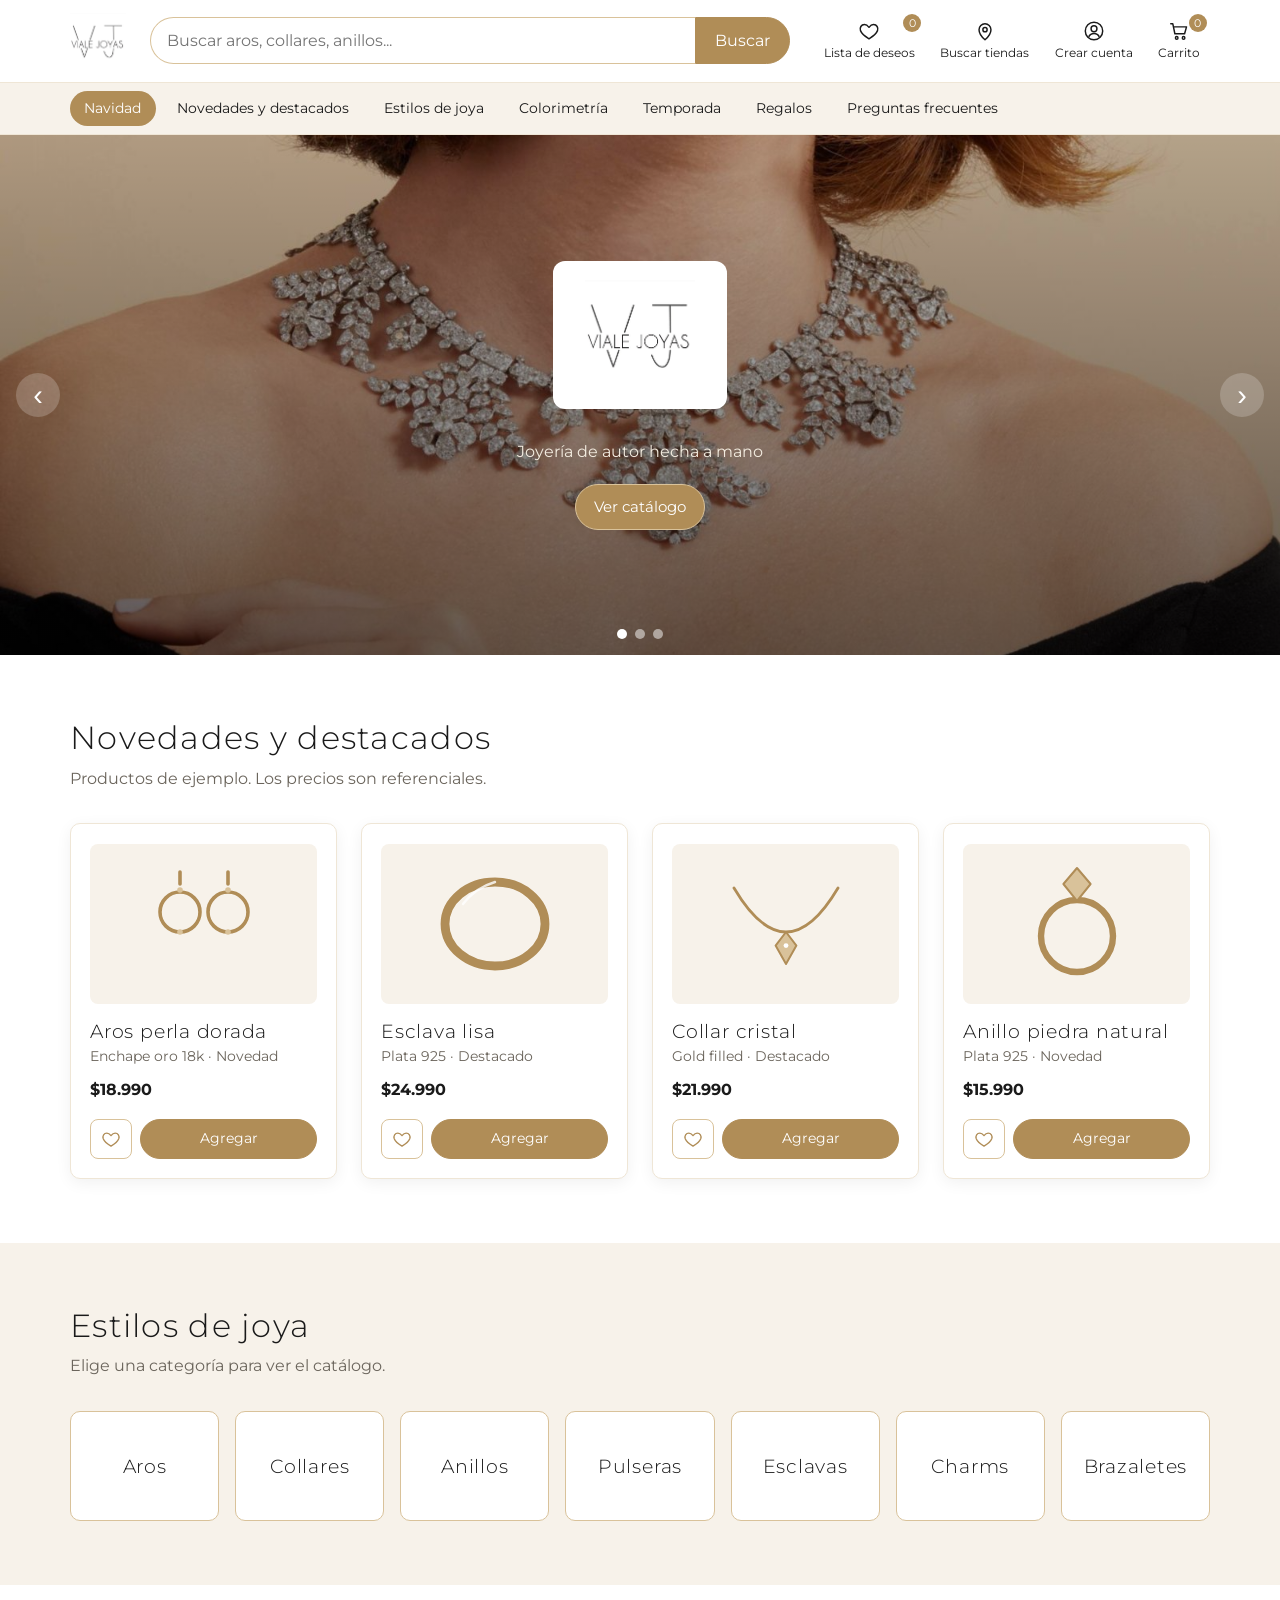
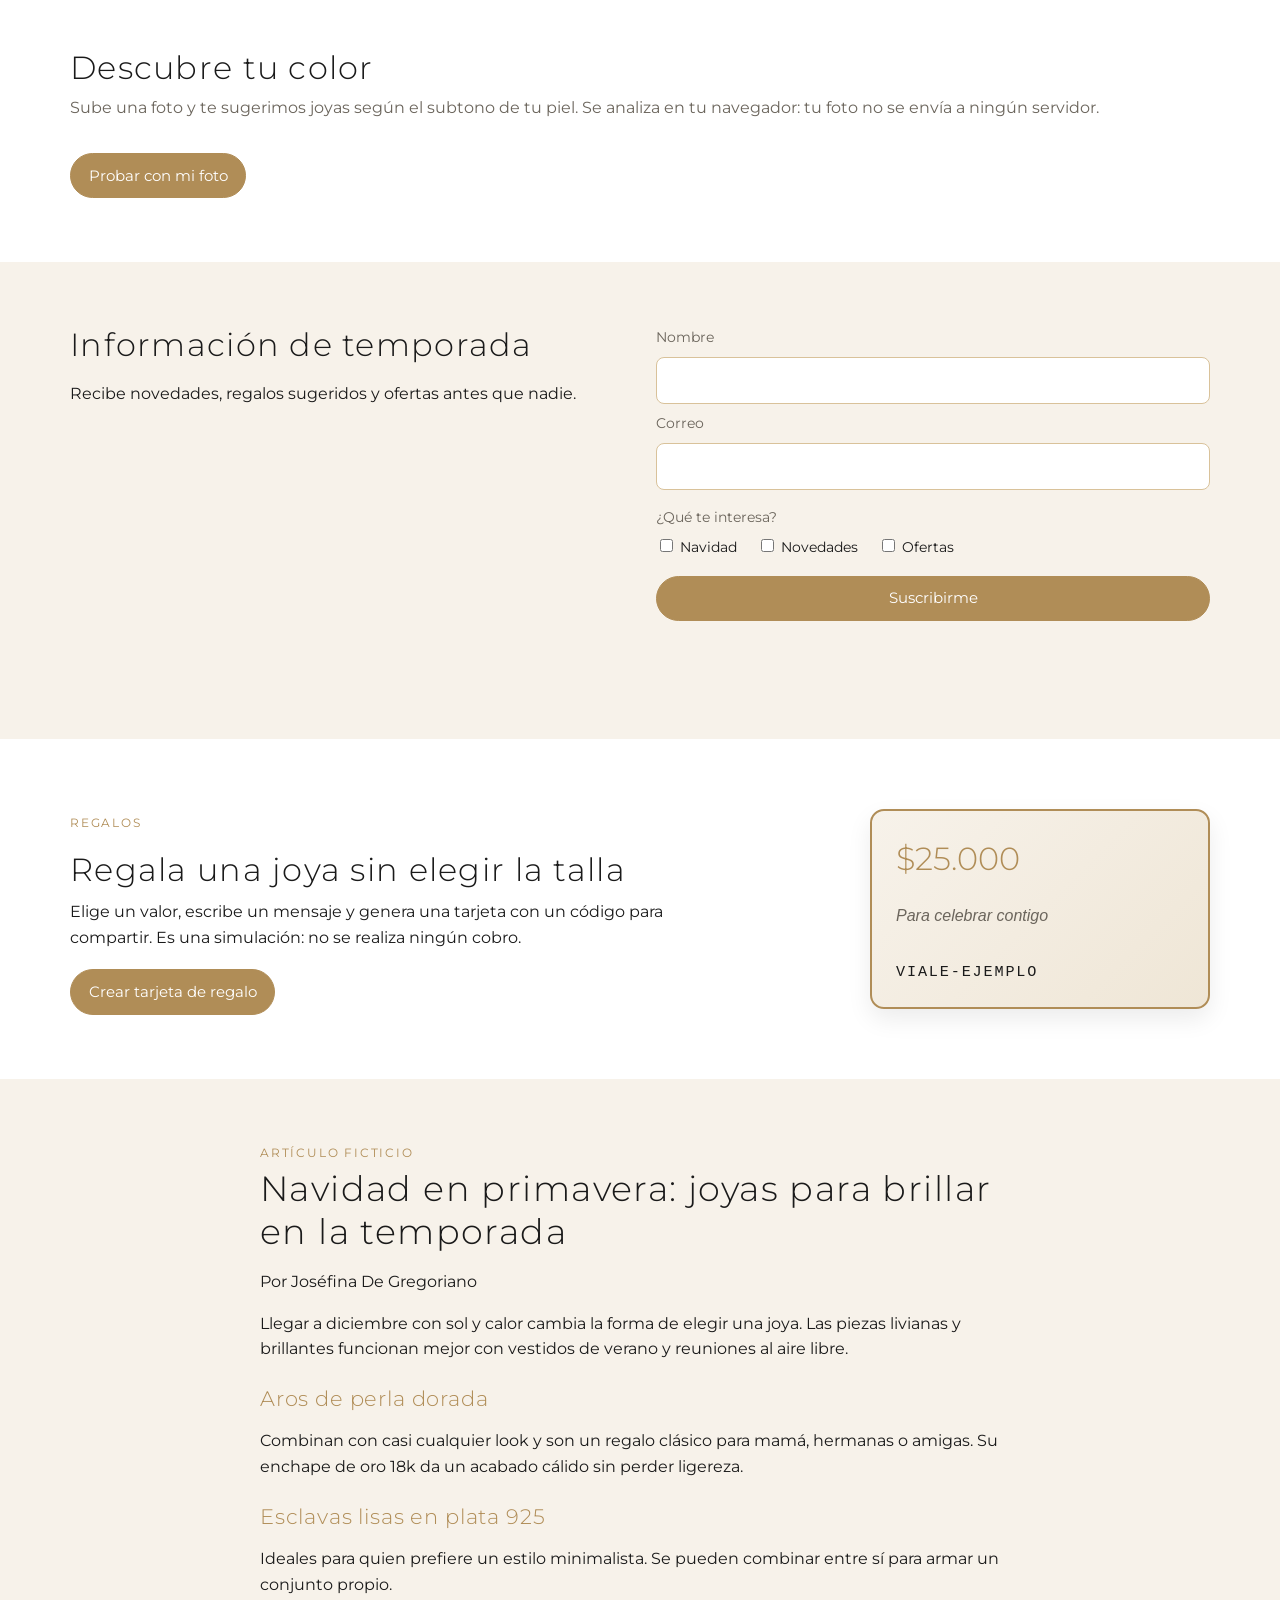
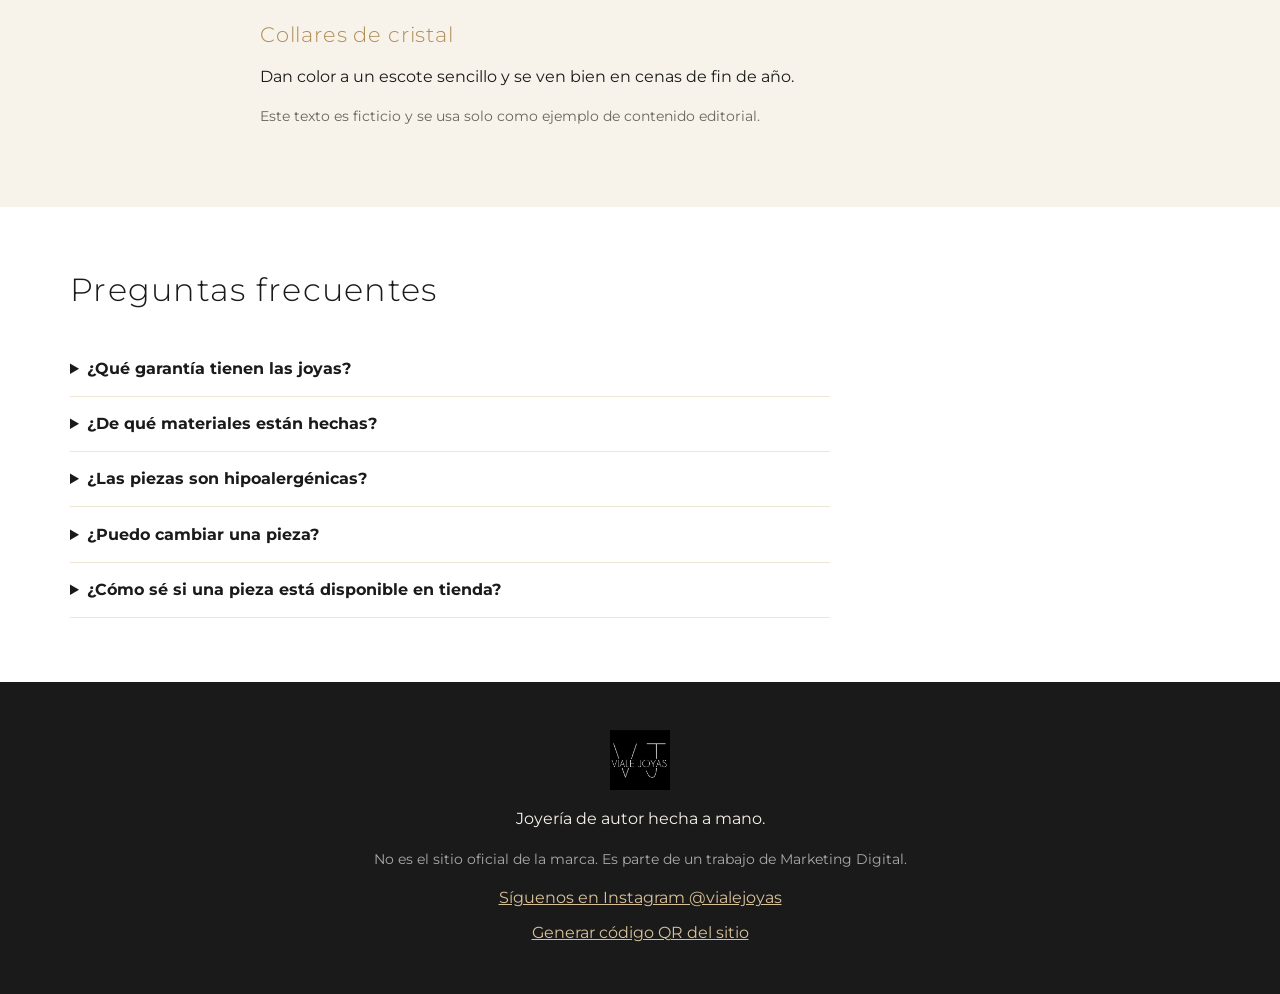
==== commit 118f3349: "Update index.html" ====
--- a/index.html
+++ b/index.html
@@ -120,9 +120,7 @@
     </section>
 
     <!-- ===== NOVEDADES Y DESTACADOS ===== -->
-    <div class="container regalo-banda">
-      <p>¿Buscas un regalo? <button class="link-btn" type="button" data-abrir-regalo>Crea una tarjeta de regalo</button></p>
-    </div>
+    
 
     <section class="section" id="novedades">
       <div class="container">
@@ -180,9 +178,6 @@
 
     <!-- ===== ESTILOS DE JOYA ===== -->
     <section class="section section--alt" id="estilos">
-      <div class="container regalo-banda">
-        <p>¿Buscas un regalo? <button class="link-btn" type="button" data-abrir-regalo>Crea una tarjeta de regalo</button></p>
-      </div>
       <div class="container">
         <header class="section__header">
           <h2>Estilos de joya</h2>
@@ -258,9 +253,9 @@
     <!-- ===== ARTÍCULO FICTICIO ===== -->
     <section class="section section--alt" id="articulo">
       <div class="container article">
-        <p class="eyebrow">Artículo ficticio · Proyecto universitario</p>
+        <p class="eyebrow">Artículo ficticio </p>
         <h2>Navidad en primavera: joyas para brillar en la temporada</h2>
-        <p class="byline">Por Dra. Oferta Demanda (ficticia) · Economista ficticia de la FEN</p>
+        <p class="byline">Por Joséfina De Gregoriano </p>
         <p>Llegar a diciembre con sol y calor cambia la forma de elegir una joya. Las piezas livianas y brillantes funcionan mejor con vestidos de verano y reuniones al aire libre.</p>
         <h3>Aros de perla dorada</h3>
         <p>Combinan con casi cualquier look y son un regalo clásico para mamá, hermanas o amigas. Su enchape de oro 18k da un acabado cálido sin perder ligereza.</p>
